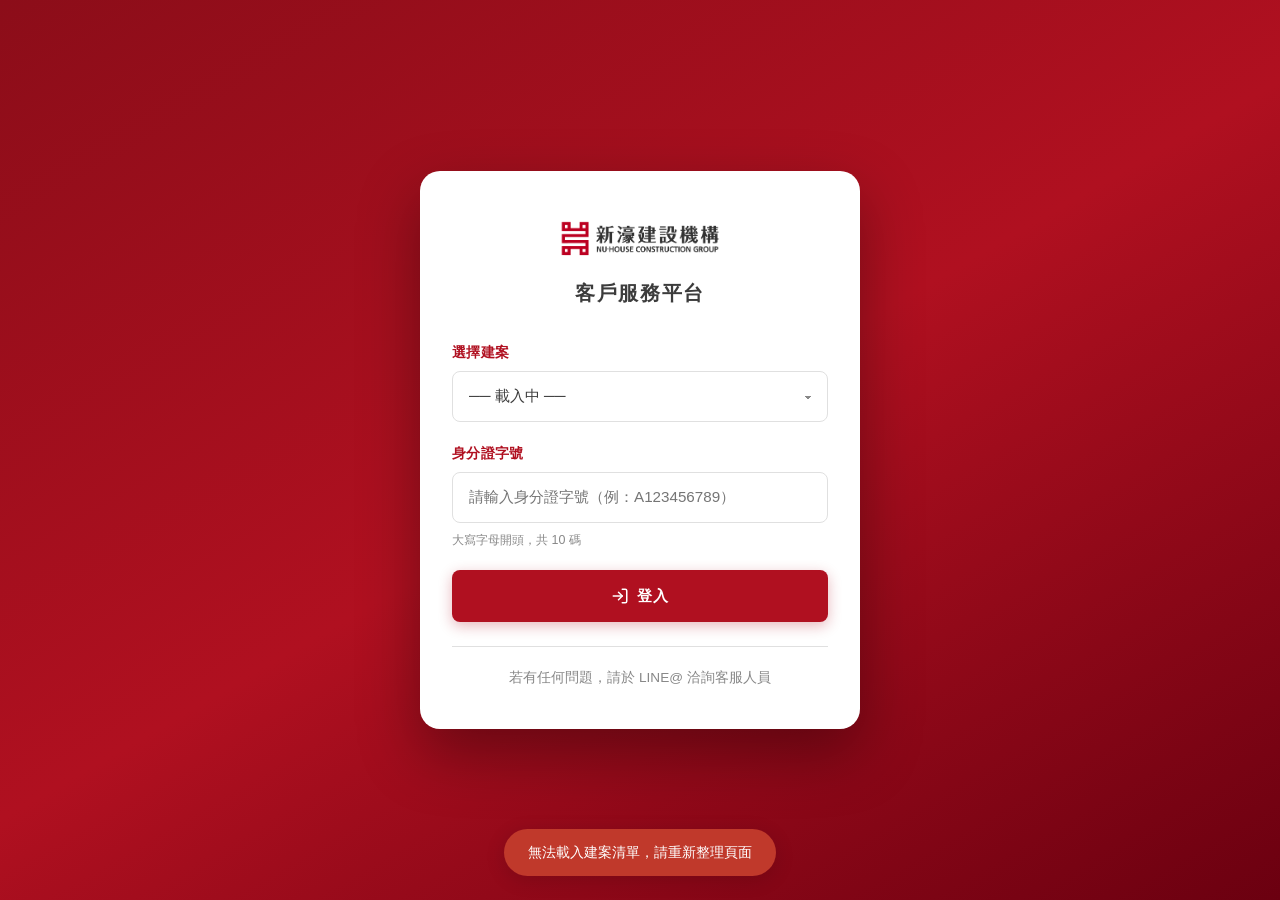
==== index.html @ f23a393c "初始版本：新濠建設機構客服平台" ====
<!DOCTYPE html>
<html lang="zh-TW">
<head>
  <meta charset="UTF-8" />
  <meta name="viewport" content="width=device-width, initial-scale=1.0" />
  <title>新濠建設機構 | 客戶服務平台</title>
  <link rel="stylesheet" href="style.css" />
</head>
<body>

  <!-- ── Loading Overlay ── -->
  <div id="loading-overlay" class="hidden">
    <div class="spinner"></div>
    <p>處理中，請稍候…</p>
  </div>

  <!-- ── Toast ── -->
  <div id="toast" class="toast hidden"></div>

  <!-- ── Navigation ── -->
  <nav id="navbar" class="hidden">
    <div class="nav-inner">
      <div class="nav-brand">
        <img src="logo.png" alt="新濠建設機構" class="nav-logo" onerror="this.style.display='none'" />
        <span class="nav-subtitle">客戶服務平台</span>
      </div>
      <div class="nav-user">
        <span id="nav-user-info"></span>
        <button class="btn-logout" onclick="App.logout()">登出</button>
      </div>
    </div>
  </nav>

  <!-- ════════════════════════════════════════
       SCREEN 1 ── 登入
  ════════════════════════════════════════ -->
  <section id="screen-login" class="screen screen-login active">
    <div class="login-hero">
      <div class="login-card">
        <div class="login-header">
          <div class="login-logo-wrap">
            <img src="logo.png" alt="新濠建設機構" class="login-logo" />
          </div>
          <p class="login-tagline">客戶服務平台</p>
        </div>

        <form id="login-form" class="login-form" onsubmit="App.login(event)">
          <div class="form-group">
            <label for="select-project">選擇建案</label>
            <div class="select-wrap">
              <select id="select-project" required>
                <option value="">── 載入中 ──</option>
              </select>
            </div>
          </div>

          <div class="form-group">
            <label for="input-id">身分證字號</label>
            <input
              type="text"
              id="input-id"
              placeholder="請輸入身分證字號（例：A123456789）"
              maxlength="10"
              autocomplete="off"
              required
            />
            <span class="field-hint">大寫字母開頭，共 10 碼</span>
          </div>

          <button type="submit" class="btn-primary btn-full">
            <svg xmlns="http://www.w3.org/2000/svg" width="18" height="18" viewBox="0 0 24 24" fill="none" stroke="currentColor" stroke-width="2" stroke-linecap="round" stroke-linejoin="round"><path d="M15 3h4a2 2 0 0 1 2 2v14a2 2 0 0 1-2 2h-4"/><polyline points="10 17 15 12 10 7"/><line x1="15" y1="12" x2="3" y2="12"/></svg>
            登入
          </button>
        </form>

        <p class="login-note">若有任何問題，請於 LINE@ 洽詢客服人員</p>
      </div>
    </div>
  </section>

  <!-- ════════════════════════════════════════
       SCREEN 2 ── 主選單
  ════════════════════════════════════════ -->
  <section id="screen-dashboard" class="screen">
    <div class="container">
      <div class="welcome-banner">
        <div>
          <h2 id="dashboard-welcome">歡迎您回來</h2>
          <p id="dashboard-info" class="text-muted"></p>
        </div>
      </div>

      <h3 class="section-title">服務項目</h3>
      <div class="menu-grid">

        <button class="menu-card" onclick="App.goTo('drawings')">
          <div class="menu-card-icon icon-blue">
            <svg xmlns="http://www.w3.org/2000/svg" width="32" height="32" viewBox="0 0 24 24" fill="none" stroke="currentColor" stroke-width="1.8" stroke-linecap="round" stroke-linejoin="round"><path d="M14 2H6a2 2 0 0 0-2 2v16a2 2 0 0 0 2 2h12a2 2 0 0 0 2-2V8z"/><polyline points="14 2 14 8 20 8"/><line x1="16" y1="13" x2="8" y2="13"/><line x1="16" y1="17" x2="8" y2="17"/><polyline points="10 9 9 9 8 9"/></svg>
          </div>
          <div class="menu-card-body">
            <h4>客變圖資</h4>
            <p>下載客變 CAD / PDF<br>上傳設計師圖面</p>
          </div>
          <svg class="menu-card-arrow" xmlns="http://www.w3.org/2000/svg" width="20" height="20" viewBox="0 0 24 24" fill="none" stroke="currentColor" stroke-width="2" stroke-linecap="round" stroke-linejoin="round"><polyline points="9 18 15 12 9 6"/></svg>
        </button>

        <!-- 未來可增加更多服務卡片，例如：工程進度、繳款紀錄… -->
        <div class="menu-card menu-card-disabled">
          <div class="menu-card-icon icon-grey">
            <svg xmlns="http://www.w3.org/2000/svg" width="32" height="32" viewBox="0 0 24 24" fill="none" stroke="currentColor" stroke-width="1.8" stroke-linecap="round" stroke-linejoin="round"><rect x="3" y="4" width="18" height="18" rx="2" ry="2"/><line x1="16" y1="2" x2="16" y2="6"/><line x1="8" y1="2" x2="8" y2="6"/><line x1="3" y1="10" x2="21" y2="10"/></svg>
          </div>
          <div class="menu-card-body">
            <h4>工程進度</h4>
            <p>即將推出</p>
          </div>
        </div>

        <div class="menu-card menu-card-disabled">
          <div class="menu-card-icon icon-grey">
            <svg xmlns="http://www.w3.org/2000/svg" width="32" height="32" viewBox="0 0 24 24" fill="none" stroke="currentColor" stroke-width="1.8" stroke-linecap="round" stroke-linejoin="round"><line x1="12" y1="1" x2="12" y2="23"/><path d="M17 5H9.5a3.5 3.5 0 0 0 0 7h5a3.5 3.5 0 0 1 0 7H6"/></svg>
          </div>
          <div class="menu-card-body">
            <h4>繳款紀錄</h4>
            <p>即將推出</p>
          </div>
        </div>

      </div>
    </div>
  </section>

  <!-- ════════════════════════════════════════
       SCREEN 3 ── 客變圖資
  ════════════════════════════════════════ -->
  <section id="screen-drawings" class="screen">
    <div class="container">

      <button class="btn-back" onclick="App.goTo('dashboard')">
        <svg xmlns="http://www.w3.org/2000/svg" width="16" height="16" viewBox="0 0 24 24" fill="none" stroke="currentColor" stroke-width="2" stroke-linecap="round" stroke-linejoin="round"><polyline points="15 18 9 12 15 6"/></svg>
        返回主選單
      </button>

      <h2 class="page-title">客變圖資</h2>

      <!-- ── 下載區 ── -->
      <div class="card">
        <div class="card-header">
          <svg xmlns="http://www.w3.org/2000/svg" width="20" height="20" viewBox="0 0 24 24" fill="none" stroke="currentColor" stroke-width="2" stroke-linecap="round" stroke-linejoin="round"><path d="M21 15v4a2 2 0 0 1-2 2H5a2 2 0 0 1-2-2v-4"/><polyline points="7 10 12 15 17 10"/><line x1="12" y1="15" x2="12" y2="3"/></svg>
          <h3>下載區</h3>
        </div>
        <p class="card-desc">以下為您的戶型客變圖資，請下載後交予設計師參考。</p>
        <div id="download-list" class="file-list">
          <p class="text-muted text-center">載入中…</p>
        </div>
      </div>

      <!-- ── 上傳區 ── -->
      <div class="card" style="margin-top:1.5rem">
        <div class="card-header">
          <svg xmlns="http://www.w3.org/2000/svg" width="20" height="20" viewBox="0 0 24 24" fill="none" stroke="currentColor" stroke-width="2" stroke-linecap="round" stroke-linejoin="round"><path d="M21 15v4a2 2 0 0 1-2 2H5a2 2 0 0 1-2-2v-4"/><polyline points="17 8 12 3 7 8"/><line x1="12" y1="3" x2="12" y2="15"/></svg>
          <h3>上傳區</h3>
        </div>
        <p class="card-desc">請將您與設計師討論後的圖面上傳，支援所有格式（DWG、PDF、JPG 等）。</p>

        <div
          id="drop-zone"
          class="drop-zone"
          onclick="document.getElementById('file-input').click()"
          ondragover="App.onDragOver(event)"
          ondragleave="App.onDragLeave(event)"
          ondrop="App.onDrop(event)"
        >
          <svg xmlns="http://www.w3.org/2000/svg" width="40" height="40" viewBox="0 0 24 24" fill="none" stroke="currentColor" stroke-width="1.5" stroke-linecap="round" stroke-linejoin="round"><path d="M21 15v4a2 2 0 0 1-2 2H5a2 2 0 0 1-2-2v-4"/><polyline points="17 8 12 3 7 8"/><line x1="12" y1="3" x2="12" y2="15"/></svg>
          <p>點擊或拖曳檔案至此處</p>
          <span>支援所有檔案格式，單檔上限 20 MB</span>
        </div>
        <input type="file" id="file-input" class="hidden" multiple onchange="App.onFileSelect(event)" />

        <!-- 上傳佇列 -->
        <div id="upload-queue"></div>

        <!-- 上傳紀錄 -->
        <div class="upload-history-wrap">
          <h4 class="upload-history-title">已上傳紀錄</h4>
          <div id="upload-history">
            <p class="text-muted text-center">載入中…</p>
          </div>
        </div>
      </div>

    </div>
  </section>

  <script src="config.js"></script>
  <script src="app.js"></script>
</body>
</html>
---- style.css ----
/* ═══════════════════════════════════════════════
   新濠建設客服平台 – 樣式表
   ═══════════════════════════════════════════════ */

/* ── CSS 變數（品牌色：新濠深紅 + 炭灰）── */
:root {
  --primary:     #B01020;   /* 新濠品牌紅 */
  --primary-lt:  #C81828;   /* 懸停紅 */
  --primary-dk:  #8C0D19;   /* 深紅（漸層用） */
  --charcoal:    #3C3C3C;   /* 品牌炭灰 */
  --success:     #2d8a4e;
  --danger:      #c0392b;
  --bg:          #f5f5f5;
  --surface:     #ffffff;
  --border:      #e0e0e0;
  --text:        #3C3C3C;
  --text-muted:  #888888;
  --shadow-sm:   0 2px 8px rgba(0,0,0,.08);
  --shadow-md:   0 4px 20px rgba(0,0,0,.14);
  --radius:      12px;
  --radius-sm:   8px;
  --nav-h:       64px;
}

/* ── Reset ── */
*, *::before, *::after { box-sizing: border-box; margin: 0; padding: 0; }
html { scroll-behavior: smooth; }
body {
  font-family: "Noto Sans TC", "PingFang TC", "Microsoft JhengHei", sans-serif;
  background: var(--bg);
  color: var(--text);
  line-height: 1.6;
  min-height: 100vh;
}
img { max-width: 100%; display: block; }
button { cursor: pointer; font: inherit; }
input, select { font: inherit; }
a { color: var(--primary-lt); text-decoration: none; }

/* ── Utility ── */
.hidden  { display: none !important; }
.active  { display: block !important; }
.text-muted   { color: var(--text-muted); font-size: .9rem; }
.text-center  { text-align: center; }

/* ── Loading Overlay ── */
#loading-overlay {
  position: fixed; inset: 0;
  background: rgba(26,58,92,.7);
  display: flex; flex-direction: column;
  align-items: center; justify-content: center;
  z-index: 9999;
  color: #fff; gap: 1rem;
}
.spinner {
  width: 48px; height: 48px;
  border: 4px solid rgba(255,255,255,.3);
  border-top-color: var(--accent);
  border-radius: 50%;
  animation: spin .8s linear infinite;
}
@keyframes spin { to { transform: rotate(360deg); } }

/* ── Toast ── */
.toast {
  position: fixed;
  bottom: 1.5rem; left: 50%;
  transform: translateX(-50%);
  background: var(--text);
  color: #fff;
  padding: .75rem 1.5rem;
  border-radius: 2rem;
  font-size: .9rem;
  z-index: 8888;
  box-shadow: var(--shadow-md);
  animation: slideUp .25s ease;
  max-width: 90vw;
  text-align: center;
}
.toast.success { background: var(--success); }
.toast.error   { background: var(--danger); }
@keyframes slideUp {
  from { transform: translateX(-50%) translateY(20px); opacity: 0; }
  to   { transform: translateX(-50%) translateY(0);    opacity: 1; }
}

/* ══════════════════════
   NAVIGATION
══════════════════════ */
#navbar {
  position: sticky; top: 0;
  background: var(--primary);
  height: var(--nav-h);
  z-index: 1000;
  box-shadow: 0 2px 12px rgba(0,0,0,.2);
}
.nav-inner {
  max-width: 1100px; margin: 0 auto;
  display: flex; align-items: center;
  justify-content: space-between;
  height: 100%; padding: 0 1.5rem;
}
.nav-brand {
  display: flex; align-items: center; gap: .75rem;
}
.nav-logo {
  height: 36px; width: auto;
  object-fit: contain;
  /* 白底 LOGO 在深色導覽列上需要反色處理 */
  filter: brightness(0) invert(1);
}
.nav-subtitle {
  font-size: .82rem; color: rgba(255,255,255,.75);
  letter-spacing: .1em; font-weight: 400;
}
.nav-user {
  display: flex; align-items: center; gap: 1rem;
}
#nav-user-info {
  color: rgba(255,255,255,.85); font-size: .88rem;
}
.btn-logout {
  background: rgba(255,255,255,.12);
  color: #fff;
  border: 1px solid rgba(255,255,255,.25);
  padding: .35rem .9rem;
  border-radius: 6px;
  font-size: .85rem;
  transition: background .2s;
}
.btn-logout:hover { background: rgba(255,255,255,.22); }

/* ══════════════════════
   SCREENS
══════════════════════ */
.screen { display: none; }
.screen.active { display: block; }

.container {
  max-width: 900px; margin: 0 auto;
  padding: 2rem 1.25rem;
}

/* ── Back button ── */
.btn-back {
  display: inline-flex; align-items: center; gap: .4rem;
  background: none; border: none;
  color: var(--primary);
  font-size: .9rem; padding: 0;
  margin-bottom: 1.25rem;
}
.btn-back:hover { text-decoration: underline; }

.page-title {
  font-size: 1.5rem; font-weight: 700;
  color: var(--primary); margin-bottom: 1.5rem;
}

/* ══════════════════════
   LOGIN SCREEN
══════════════════════ */
.screen-login {
  display: flex !important;
  min-height: 100vh;
  background: linear-gradient(150deg, var(--primary-dk) 0%, var(--primary) 50%, #6B0010 100%);
}
.login-hero {
  flex: 1;
  display: flex; align-items: center; justify-content: center;
  padding: 2rem 1.25rem;
}
.login-card {
  background: var(--surface);
  border-radius: 20px;
  box-shadow: 0 24px 60px rgba(0,0,0,.35);
  width: 100%; max-width: 440px;
  padding: 2.5rem 2rem;
}
.login-header { text-align: center; margin-bottom: 2rem; }
.login-logo-wrap {
  width: 180px; height: auto;
  margin: 0 auto .75rem;
  display: flex; align-items: center; justify-content: center;
}
.login-logo {
  width: 100%; height: auto; object-fit: contain;
}
.login-tagline {
  font-size: 1.25rem; font-weight: 700;
  color: var(--charcoal); letter-spacing: .08em;
  margin-top: .4rem;
}

/* Form */
.login-form { display: flex; flex-direction: column; gap: 1.25rem; }
.form-group { display: flex; flex-direction: column; gap: .5rem; }
.form-group label {
  font-size: .88rem; font-weight: 600;
  color: var(--primary); letter-spacing: .02em;
}
.select-wrap { position: relative; }
.select-wrap::after {
  content: "▾";
  position: absolute; right: 1rem; top: 50%;
  transform: translateY(-50%);
  color: var(--text-muted); pointer-events: none;
}
select, input[type="text"] {
  width: 100%; padding: .75rem 1rem;
  border: 1.5px solid var(--border);
  border-radius: var(--radius-sm);
  background: var(--surface);
  color: var(--text);
  font-size: .95rem;
  transition: border-color .2s, box-shadow .2s;
  outline: none;
}
select { appearance: none; padding-right: 2.5rem; }
select:focus, input[type="text"]:focus {
  border-color: var(--primary);
  box-shadow: 0 0 0 3px rgba(176,16,32,.15);
}
.field-hint { font-size: .78rem; color: var(--text-muted); }

/* Buttons */
.btn-primary {
  display: inline-flex; align-items: center; justify-content: center; gap: .5rem;
  background: var(--primary);
  color: #fff;
  border: none;
  padding: .85rem 1.5rem;
  border-radius: var(--radius-sm);
  font-size: .95rem; font-weight: 600;
  letter-spacing: .04em;
  transition: background .2s, transform .1s, box-shadow .2s;
  box-shadow: 0 4px 14px rgba(176,16,32,.3);
}
.btn-primary:hover {
  background: var(--primary-lt);
  box-shadow: 0 6px 18px rgba(176,16,32,.4);
}
.btn-primary:active { transform: scale(.98); }
.btn-full { width: 100%; }

.login-note {
  margin-top: 1.5rem;
  text-align: center;
  font-size: .85rem;
  color: var(--text-muted);
  padding-top: 1.25rem;
  border-top: 1px solid var(--border);
}

/* ══════════════════════
   DASHBOARD
══════════════════════ */
.welcome-banner {
  background: linear-gradient(120deg, var(--primary-dk) 0%, var(--primary) 100%);
  color: #fff;
  border-radius: var(--radius);
  padding: 1.75rem 2rem;
  margin-bottom: 2rem;
  box-shadow: var(--shadow-md);
}
.welcome-banner h2 {
  font-size: 1.4rem; font-weight: 700;
}
.welcome-banner .text-muted {
  color: rgba(255,255,255,.75);
  margin-top: .3rem;
}
.section-title {
  font-size: 1rem; font-weight: 600;
  color: var(--text-muted); letter-spacing: .08em;
  text-transform: uppercase; margin-bottom: 1rem;
}
.menu-grid {
  display: grid;
  grid-template-columns: repeat(auto-fill, minmax(260px, 1fr));
  gap: 1rem;
}
.menu-card {
  background: var(--surface);
  border: 1.5px solid var(--border);
  border-radius: var(--radius);
  padding: 1.5rem;
  display: flex; align-items: center; gap: 1.25rem;
  text-align: left;
  transition: border-color .2s, box-shadow .2s, transform .15s;
  box-shadow: var(--shadow-sm);
}
.menu-card:not(.menu-card-disabled):hover {
  border-color: var(--primary);
  box-shadow: 0 6px 24px rgba(176,16,32,.15);
  transform: translateY(-2px);
}
.menu-card-disabled {
  opacity: .5; cursor: default;
}
.menu-card-icon {
  width: 60px; height: 60px; flex-shrink: 0;
  border-radius: var(--radius-sm);
  display: flex; align-items: center; justify-content: center;
}
.icon-blue { background: rgba(176,16,32,.1); color: var(--primary); }
.icon-grey { background: rgba(122,143,166,.1); color: var(--text-muted); }
.menu-card-body { flex: 1; }
.menu-card-body h4 {
  font-size: 1rem; font-weight: 700;
  color: var(--text); margin-bottom: .25rem;
}
.menu-card-body p { font-size: .82rem; color: var(--text-muted); line-height: 1.5; }
.menu-card-arrow { color: var(--text-muted); flex-shrink: 0; }

/* ══════════════════════
   CARD
══════════════════════ */
.card {
  background: var(--surface);
  border-radius: var(--radius);
  border: 1.5px solid var(--border);
  box-shadow: var(--shadow-sm);
  overflow: hidden;
}
.card-header {
  display: flex; align-items: center; gap: .75rem;
  padding: 1.25rem 1.5rem;
  background: var(--primary);
  color: #fff;
}
.card-header h3 { font-size: 1rem; font-weight: 700; }
.card-header svg { flex-shrink: 0; }
.card-desc {
  padding: 1rem 1.5rem .5rem;
  font-size: .9rem; color: var(--text-muted);
}

/* ── File list (download) ── */
.file-list {
  padding: 1rem 1.5rem 1.25rem;
  display: flex; flex-direction: column; gap: .75rem;
}
.file-item {
  display: flex; align-items: center; gap: 1rem;
  padding: .9rem 1.1rem;
  border: 1.5px solid var(--border);
  border-radius: var(--radius-sm);
  transition: border-color .2s, background .2s;
}
.file-item:hover { border-color: var(--primary-lt); background: rgba(34,86,160,.04); }
.file-icon {
  width: 40px; height: 40px; flex-shrink: 0;
  border-radius: 8px;
  display: flex; align-items: center; justify-content: center;
  font-size: .7rem; font-weight: 700; letter-spacing: .04em;
}
.file-icon.cad { background: #e8f0fe; color: #1a73e8; }
.file-icon.pdf { background: #fce8e6; color: #d93025; }
.file-icon.other { background: #e6f4ea; color: #1e8e3e; }
.file-name { flex: 1; font-size: .9rem; font-weight: 500; }
.file-size { font-size: .78rem; color: var(--text-muted); flex-shrink: 0; }
.btn-download {
  display: inline-flex; align-items: center; gap: .4rem;
  background: var(--primary);
  color: #fff; border: none;
  padding: .45rem .9rem;
  border-radius: 6px;
  font-size: .82rem; font-weight: 600;
  transition: background .2s;
  flex-shrink: 0; text-decoration: none;
}
.btn-download:hover { background: var(--primary-lt); }

/* ── Drop Zone ── */
.drop-zone {
  margin: .5rem 1.5rem 1rem;
  border: 2px dashed var(--border);
  border-radius: var(--radius);
  padding: 2.5rem 1.5rem;
  text-align: center;
  cursor: pointer;
  transition: border-color .2s, background .2s;
  color: var(--text-muted);
}
.drop-zone svg { margin: 0 auto .75rem; color: var(--primary); }
.drop-zone p { font-size: .95rem; font-weight: 500; color: var(--text); }
.drop-zone span { font-size: .8rem; }
.drop-zone.drag-over {
  border-color: var(--primary);
  background: rgba(176,16,32,.06);
}
.drop-zone:hover {
  border-color: var(--primary);
  background: rgba(176,16,32,.04);
}

/* ── Upload Queue ── */
#upload-queue { padding: 0 1.5rem; display: flex; flex-direction: column; gap: .6rem; }
.upload-item {
  background: #f8faff;
  border: 1px solid var(--border);
  border-radius: var(--radius-sm);
  padding: .75rem 1rem;
}
.upload-item-top {
  display: flex; align-items: center; gap: .75rem; margin-bottom: .5rem;
}
.upload-item-name { flex: 1; font-size: .88rem; font-weight: 500; }
.upload-item-status {
  font-size: .78rem; padding: .2rem .6rem;
  border-radius: 2rem;
}
.status-uploading { background: #e8f0fe; color: #1a73e8; }
.status-done      { background: #e6f4ea; color: #1e8e3e; }
.status-error     { background: #fce8e6; color: #d93025; }
.progress-bar {
  height: 4px; background: var(--border);
  border-radius: 2px; overflow: hidden;
}
.progress-fill {
  height: 100%; background: var(--primary);
  border-radius: 2px;
  transition: width .3s ease;
}

/* ── Upload History ── */
.upload-history-wrap {
  padding: 1rem 1.5rem 1.25rem;
  border-top: 1px solid var(--border);
  margin-top: .5rem;
}
.upload-history-title {
  font-size: .88rem; font-weight: 600;
  color: var(--text-muted); letter-spacing: .06em;
  text-transform: uppercase; margin-bottom: .75rem;
}
#upload-history { display: flex; flex-direction: column; gap: .5rem; }
.history-item {
  display: flex; align-items: center; gap: .75rem;
  font-size: .85rem; color: var(--text-muted);
}
.history-item-name { flex: 1; color: var(--text); }
.history-date { flex-shrink: 0; }

/* ══════════════════════
   RWD – Mobile (< 640px)
══════════════════════ */
@media (max-width: 640px) {
  :root { --nav-h: 56px; }

  .nav-title    { font-size: .95rem; }
  .nav-subtitle { display: none; }
  #nav-user-info { display: none; }

  .login-card { padding: 2rem 1.25rem; border-radius: 16px; }
  .login-brand { font-size: 1.3rem; }

  .container { padding: 1.25rem 1rem; }

  .welcome-banner { padding: 1.25rem 1.25rem; }
  .welcome-banner h2 { font-size: 1.15rem; }

  .menu-grid { grid-template-columns: 1fr; }

  .card-header   { padding: 1rem 1.15rem; }
  .card-desc     { padding: .75rem 1.15rem .25rem; }
  .file-list     { padding: .75rem 1.15rem 1rem; }
  .file-item     { flex-wrap: wrap; gap: .6rem; }
  .file-name     { flex-basis: calc(100% - 50px); }
  .btn-download  { width: 100%; justify-content: center; }

  .drop-zone  { margin: .5rem 1.15rem 1rem; padding: 2rem 1rem; }
  #upload-queue { padding: 0 1.15rem; }
  .upload-history-wrap { padding: .75rem 1.15rem 1rem; }

  .page-title { font-size: 1.25rem; }
}

/* ── Tablet (641–1024px) ── */
@media (min-width: 641px) and (max-width: 1024px) {
  .menu-grid { grid-template-columns: repeat(2, 1fr); }
}
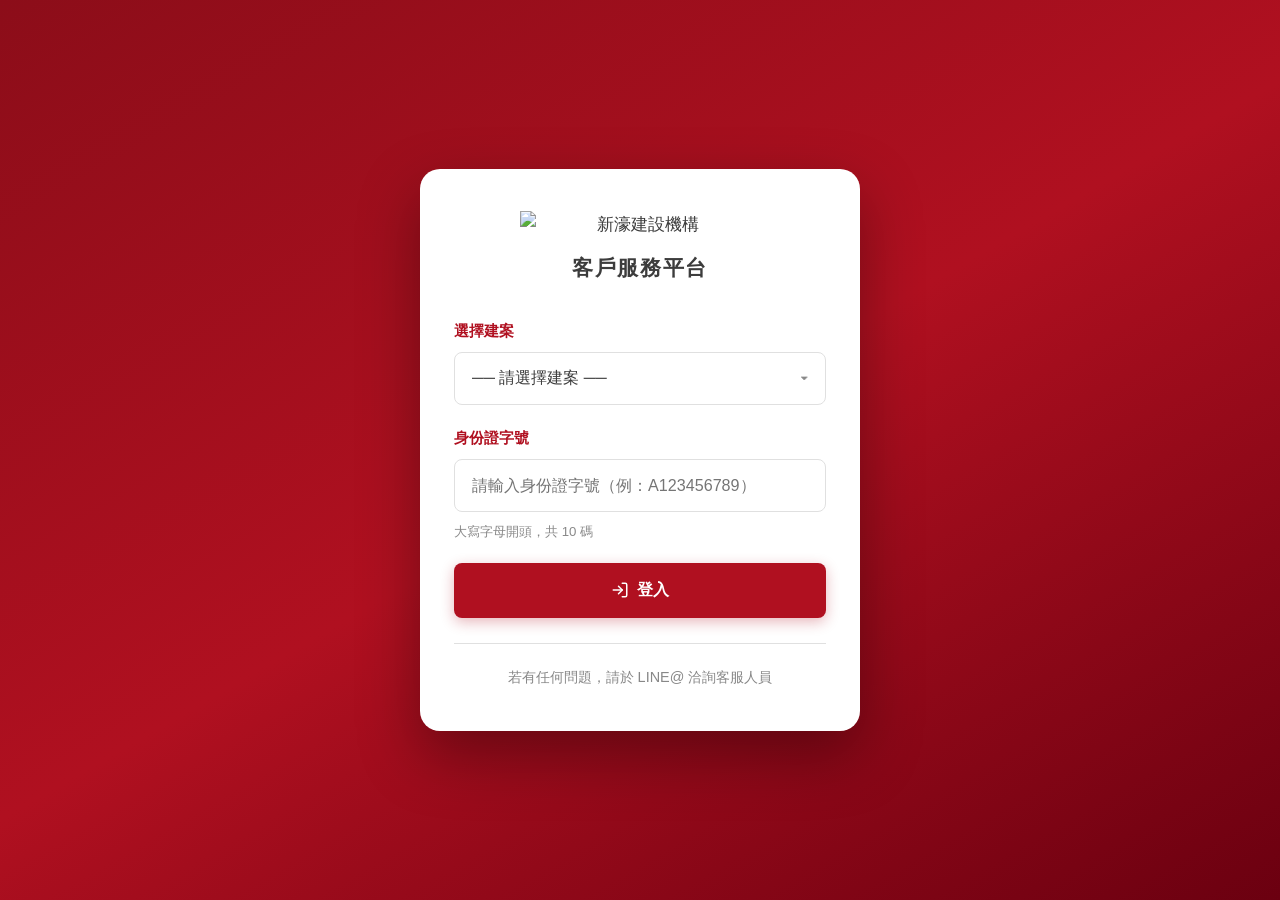
==== commit 9dce0418: "更新前台頁籤導覽與基本資料、後台側邊欄重構" ====
--- a/index.html
+++ b/index.html
@@ -1,197 +1,1635 @@
 <!DOCTYPE html>
 <html lang="zh-TW">
 <head>
-  <meta charset="UTF-8" />
-  <meta name="viewport" content="width=device-width, initial-scale=1.0" />
-  <title>新濠建設機構 | 客戶服務平台</title>
-  <link rel="stylesheet" href="style.css" />
+<meta charset="UTF-8"/>
+<meta name="viewport" content="width=device-width,initial-scale=1.0"/>
+<title>新濠建設機構 | 客戶服務平台</title>
+<script>
+(function(){
+  var sw = Math.min(screen.width, screen.availWidth || screen.width);
+  var ua = navigator.userAgent || '';
+  if (/iPhone|Android.*Mobile|Mobile.*Android|Windows Phone/i.test(ua) || sw <= 640)
+    document.documentElement.classList.add('is-mobile');
+  if (sw <= 380)
+    document.documentElement.classList.add('is-xs');
+})();
+</script>
+<style>
+:root{
+  --primary:#B01020;--primary-lt:#C81828;--primary-dk:#8C0D19;
+  --charcoal:#3C3C3C;--success:#1e8e3e;--danger:#c0392b;
+  --bg:#f5f5f5;--surface:#fff;--border:#e0e0e0;
+  --text:#3C3C3C;--text-muted:#888;
+  --shadow-sm:0 2px 8px rgba(0,0,0,.08);
+  --shadow-md:0 4px 20px rgba(0,0,0,.14);
+  --radius:12px;--radius-sm:8px;--nav-h:64px;--tab-h:54px;
+}
+*,*::before,*::after{box-sizing:border-box;margin:0;padding:0;}
+html{font-size:16px;-webkit-text-size-adjust:100%;text-size-adjust:100%;}
+body{font-family:"Noto Sans TC","PingFang TC","Microsoft JhengHei",sans-serif;background:var(--bg);color:var(--text);line-height:1.6;min-height:100vh;overflow-x:hidden;}
+img{max-width:100%;display:block;}
+button{cursor:pointer;font:inherit;}
+input,select{font:inherit;}
+a{color:var(--primary);text-decoration:none;}
+.hidden{display:none!important;}
+.text-muted{color:var(--text-muted);font-size:.9rem;}
+.text-center{text-align:center;}
+
+#loading-overlay{position:fixed;inset:0;background:rgba(140,13,25,.75);display:flex;flex-direction:column;align-items:center;justify-content:center;z-index:9999;color:#fff;gap:1rem;}
+.spinner{width:48px;height:48px;border:4px solid rgba(255,255,255,.3);border-top-color:#fff;border-radius:50%;animation:spin .8s linear infinite;}
+@keyframes spin{to{transform:rotate(360deg);}}
+.toast{position:fixed;bottom:1.5rem;left:50%;transform:translateX(-50%);background:var(--text);color:#fff;padding:.75rem 1.5rem;border-radius:2rem;font-size:.9rem;z-index:8888;box-shadow:var(--shadow-md);max-width:90vw;text-align:center;}
+.toast.success{background:var(--success);}
+.toast.error{background:var(--danger);}
+
+#navbar{position:fixed;top:0;left:0;right:0;background:var(--primary);height:var(--nav-h);z-index:1000;box-shadow:0 2px 12px rgba(0,0,0,.2);}
+.nav-inner{max-width:1100px;margin:0 auto;display:flex;align-items:center;justify-content:space-between;height:100%;padding:0 1.5rem;}
+.nav-brand{display:flex;align-items:center;gap:.75rem;}
+.nav-logo{height:52px;width:auto;filter:brightness(0) invert(1);}
+.nav-subtitle{font-size:.82rem;color:rgba(255,255,255,.75);letter-spacing:.1em;}
+.nav-user{display:flex;align-items:center;gap:1rem;}
+#nav-user-info{color:rgba(255,255,255,.85);font-size:.88rem;}
+.btn-logout{background:rgba(255,255,255,.12);color:#fff;border:1px solid rgba(255,255,255,.25);padding:.35rem .9rem;border-radius:6px;font-size:.85rem;}
+.btn-logout:hover{background:rgba(255,255,255,.22);}
+
+.screen{display:none;}
+#screen-select-unit{padding-top:var(--nav-h);}
+#screen-dashboard,#screen-drawings,#screen-booking,#screen-docs,#screen-progress,#screen-profile,#screen-billing{padding-top:calc(var(--nav-h) + var(--tab-h));}
+.container{max-width:900px;margin:0 auto;padding:2rem 1.25rem;}
+.btn-back{display:inline-flex;align-items:center;gap:.4rem;background:none;border:none;color:var(--primary);font-size:.9rem;padding:0;margin-bottom:1.25rem;}
+.btn-back:hover{text-decoration:underline;}
+.page-title{font-size:1.5rem;font-weight:700;color:var(--primary);margin-bottom:1.5rem;}
+
+.screen-login{min-height:100vh;background:linear-gradient(150deg,var(--primary-dk) 0%,var(--primary) 50%,#6B0010 100%);}
+.login-hero{flex:1;display:flex;align-items:center;justify-content:center;padding:2rem 1.25rem;}
+.login-card{background:var(--surface);border-radius:20px;box-shadow:0 24px 60px rgba(0,0,0,.35);width:100%;max-width:440px;padding:2.5rem 2rem;}
+.login-header{text-align:center;margin-bottom:2rem;}
+.login-logo-wrap{width:240px;margin:0 auto .75rem;}
+.login-logo{width:100%;height:auto;}
+.login-tagline{font-size:1.25rem;font-weight:700;color:var(--charcoal);letter-spacing:.08em;margin-top:.4rem;}
+.login-form{display:flex;flex-direction:column;gap:1.25rem;}
+.form-group{display:flex;flex-direction:column;gap:.5rem;}
+.form-group label{font-size:.88rem;font-weight:600;color:var(--primary);}
+.select-wrap{position:relative;}
+.select-wrap::after{content:"▾";position:absolute;right:1rem;top:50%;transform:translateY(-50%);color:var(--text-muted);pointer-events:none;}
+select,input[type="text"]{width:100%;padding:.75rem 1rem;border:1.5px solid var(--border);border-radius:var(--radius-sm);background:var(--surface);color:var(--text);font-size:.95rem;outline:none;transition:border-color .2s,box-shadow .2s;}
+select{appearance:none;padding-right:2.5rem;}
+select:focus,input[type="text"]:focus{border-color:var(--primary);box-shadow:0 0 0 3px rgba(176,16,32,.15);}
+.field-hint{font-size:.78rem;color:var(--text-muted);}
+.btn-primary{display:inline-flex;align-items:center;justify-content:center;gap:.5rem;background:var(--primary);color:#fff;border:none;padding:.85rem 1.5rem;border-radius:var(--radius-sm);font-size:.95rem;font-weight:600;transition:background .2s,transform .1s;box-shadow:0 4px 14px rgba(176,16,32,.3);}
+.btn-primary:hover{background:var(--primary-lt);}
+.btn-primary:active{transform:scale(.98);}
+.btn-full{width:100%;}
+.login-note{margin-top:1.5rem;text-align:center;font-size:.85rem;color:var(--text-muted);padding-top:1.25rem;border-top:1px solid var(--border);}
+
+.unit-grid{display:grid;grid-template-columns:repeat(auto-fill,minmax(180px,1fr));gap:1rem;}
+.unit-card{background:var(--surface);border:2px solid var(--border);border-radius:var(--radius);padding:2rem 1rem;text-align:center;cursor:pointer;transition:border-color .2s,box-shadow .2s,transform .15s;box-shadow:var(--shadow-sm);}
+.unit-card:hover{border-color:var(--primary);box-shadow:0 6px 24px rgba(176,16,32,.15);transform:translateY(-3px);}
+.unit-card-icon{width:56px;height:56px;background:rgba(176,16,32,.1);border-radius:50%;display:flex;align-items:center;justify-content:center;margin:0 auto .75rem;color:var(--primary);}
+.unit-card h4{font-size:1.1rem;font-weight:700;color:var(--text);}
+
+.welcome-banner{background:linear-gradient(120deg,var(--primary-dk),var(--primary));color:#fff;border-radius:var(--radius);padding:1.75rem 2rem;margin-bottom:2rem;box-shadow:var(--shadow-md);}
+.welcome-banner h2{font-size:1.4rem;font-weight:700;}
+.welcome-banner .sub{color:rgba(255,255,255,.75);margin-top:.3rem;font-size:.9rem;}
+.section-title{font-size:1rem;font-weight:600;color:var(--text-muted);letter-spacing:.08em;text-transform:uppercase;margin-bottom:1rem;}
+.menu-grid{display:grid;grid-template-columns:repeat(auto-fill,minmax(260px,1fr));gap:1rem;}
+.menu-card{background:var(--surface);border:1.5px solid var(--border);border-radius:var(--radius);padding:1.5rem;display:flex;align-items:center;gap:1.25rem;text-align:left;transition:border-color .2s,box-shadow .2s,transform .15s;box-shadow:var(--shadow-sm);width:100%;}
+.menu-card:not(.menu-card-disabled):hover{border-color:var(--primary);box-shadow:0 6px 24px rgba(176,16,32,.15);transform:translateY(-2px);}
+.menu-card-disabled{opacity:.5;cursor:default;}
+.menu-card-icon{width:60px;height:60px;flex-shrink:0;border-radius:var(--radius-sm);display:flex;align-items:center;justify-content:center;}
+.icon-red{background:rgba(176,16,32,.1);color:var(--primary);}
+.menu-card-body{flex:1;}
+.menu-card-body h4{font-size:1rem;font-weight:700;margin-bottom:.25rem;}
+.menu-card-body p{font-size:.82rem;color:var(--text-muted);line-height:1.5;}
+.menu-card-arrow{color:var(--text-muted);flex-shrink:0;}
+.dash-shortcuts{display:grid;grid-template-columns:repeat(4,1fr);gap:.85rem;margin-top:1.25rem;}
+.dash-shortcut{background:var(--surface);border:1.5px solid var(--border);border-radius:var(--radius);padding:1.5rem .75rem 1.25rem;display:flex;flex-direction:column;align-items:center;gap:.7rem;cursor:pointer;transition:border-color .2s,box-shadow .2s,transform .15s;box-shadow:var(--shadow-sm);width:100%;font-size:.88rem;font-weight:600;color:var(--text);}
+.dash-shortcut:hover{border-color:var(--primary);box-shadow:0 6px 24px rgba(176,16,32,.15);transform:translateY(-3px);color:var(--primary);}
+.dash-sc-icon{width:56px;height:56px;border-radius:14px;display:flex;align-items:center;justify-content:center;}
+/* ── 首頁 Home ── */
+.home-quickinfo{display:grid;grid-template-columns:repeat(3,1fr);gap:.75rem;margin-bottom:1.25rem;}
+.home-qi-card{background:#fff;border:1.5px solid var(--border);border-radius:var(--radius-sm);padding:.9rem .75rem;text-align:center;box-shadow:var(--shadow-sm);}
+.home-qi-label{font-size:.72rem;color:var(--text-muted);letter-spacing:.05em;margin-bottom:.35rem;}
+.home-qi-value{font-size:.98rem;font-weight:700;color:var(--text);word-break:break-all;}
+.home-section-title{font-size:.78rem;font-weight:700;color:var(--text-muted);letter-spacing:.08em;text-transform:uppercase;margin-bottom:.65rem;}
+.home-contact-card{background:#fff;border:1.5px solid var(--border);border-radius:var(--radius);padding:1.1rem 1.25rem;margin-bottom:1.25rem;box-shadow:var(--shadow-sm);}
+.home-contact-row{display:flex;align-items:center;gap:.85rem;padding:.5rem 0;border-bottom:1px solid var(--border);font-size:.9rem;}
+.home-contact-row:last-child{border-bottom:none;}
+.home-contact-icon{width:32px;height:32px;border-radius:8px;display:flex;align-items:center;justify-content:center;flex-shrink:0;background:rgba(176,16,32,.08);}
+.home-contact-info{flex:1;}
+.home-contact-info strong{display:block;font-size:.82rem;font-weight:700;color:var(--text);}
+.home-contact-info span{font-size:.78rem;color:var(--text-muted);}
+.home-notice-card{background:#fffbe6;border:1.5px solid #f59e0b;border-radius:var(--radius);padding:1rem 1.25rem;margin-bottom:1.25rem;}
+.home-notice-title{font-size:.85rem;font-weight:700;color:#92400e;margin-bottom:.5rem;display:flex;align-items:center;gap:.4rem;}
+.home-notice-body{font-size:.83rem;color:#78350f;line-height:1.75;}
+/* ── 基本資料 ── */
+.profile-card{background:#fff;border:1.5px solid var(--border);border-radius:var(--radius);margin-bottom:1.25rem;overflow:hidden;box-shadow:var(--shadow-sm);}
+.profile-card-header{background:var(--primary);color:#fff;padding:.9rem 1.25rem;font-size:.92rem;font-weight:700;display:flex;align-items:center;gap:.5rem;}
+.profile-row{display:flex;align-items:center;padding:.85rem 1.25rem;border-bottom:1px solid var(--border);}
+.profile-row:last-child{border-bottom:none;}
+.profile-label{font-size:.82rem;color:var(--text-muted);min-width:6rem;flex-shrink:0;}
+.profile-value{font-size:.95rem;font-weight:600;color:var(--text);flex:1;}
+/* ── 帳務資訊 ── */
+.billing-placeholder{display:flex;flex-direction:column;align-items:center;justify-content:center;padding:3.5rem 1.5rem;text-align:center;gap:1rem;color:var(--text-muted);}
+.billing-placeholder svg{color:#d0d0d0;}
+.billing-placeholder h3{font-size:1rem;font-weight:700;color:var(--text);}
+.billing-placeholder p{font-size:.88rem;line-height:1.7;}
+
+.card{background:var(--surface);border-radius:var(--radius);border:1.5px solid var(--border);box-shadow:var(--shadow-sm);overflow:hidden;margin-bottom:1.5rem;}
+.card-header{display:flex;align-items:center;gap:.75rem;padding:1.25rem 1.5rem;background:var(--primary);color:#fff;}
+.card-header h3{font-size:1rem;font-weight:700;}
+.card-desc{padding:1rem 1.5rem .5rem;font-size:.9rem;color:var(--text-muted);}
+.file-list{padding:1rem 1.5rem 1.25rem;display:flex;flex-direction:column;gap:.75rem;}
+.file-item{display:flex;align-items:center;gap:1rem;padding:.9rem 1.1rem;border:1.5px solid var(--border);border-radius:var(--radius-sm);transition:border-color .2s,background .2s;}
+.file-item:hover{border-color:var(--primary);background:rgba(176,16,32,.04);}
+.file-icon{width:40px;height:40px;flex-shrink:0;border-radius:8px;display:flex;align-items:center;justify-content:center;font-size:.7rem;font-weight:700;}
+.file-icon.cad{background:#e8f0fe;color:#1a73e8;}
+.file-icon.pdf{background:#fce8e6;color:#d93025;}
+.file-icon.other{background:#e6f4ea;color:#1e8e3e;}
+.file-name{flex:1;font-size:.9rem;font-weight:500;}
+.file-size{font-size:.78rem;color:var(--text-muted);flex-shrink:0;}
+.btn-download{display:inline-flex;align-items:center;gap:.4rem;background:var(--primary);color:#fff;border:none;padding:.45rem .9rem;border-radius:6px;font-size:.82rem;font-weight:600;flex-shrink:0;text-decoration:none;transition:background .2s;}
+.btn-download:hover{background:var(--primary-lt);}
+.drop-zone{margin:.5rem 1.5rem 1rem;border:2px dashed var(--border);border-radius:var(--radius);padding:2.5rem 1.5rem;text-align:center;cursor:pointer;transition:border-color .2s,background .2s;color:var(--text-muted);}
+.drop-zone svg{margin:0 auto .75rem;color:var(--primary);}
+.drop-zone p{font-size:.95rem;font-weight:500;color:var(--text);}
+.drop-zone span{font-size:.8rem;}
+.drop-zone.drag-over,.drop-zone:hover{border-color:var(--primary);background:rgba(176,16,32,.04);}
+#upload-queue{padding:0 1.5rem;display:flex;flex-direction:column;gap:.6rem;}
+.upload-item{background:#f8faff;border:1px solid var(--border);border-radius:var(--radius-sm);padding:.75rem 1rem;}
+.upload-item-top{display:flex;align-items:center;gap:.75rem;margin-bottom:.5rem;}
+.upload-item-name{flex:1;font-size:.88rem;font-weight:500;}
+.upload-item-status{font-size:.78rem;padding:.2rem .6rem;border-radius:2rem;}
+.status-uploading{background:#e8f0fe;color:#1a73e8;}
+.status-done{background:#e6f4ea;color:#1e8e3e;}
+.status-error{background:#fce8e6;color:#d93025;}
+.progress-bar{height:4px;background:var(--border);border-radius:2px;overflow:hidden;}
+.progress-fill{height:100%;background:var(--primary);border-radius:2px;transition:width .3s ease;}
+.upload-history-wrap{padding:1rem 1.5rem 1.25rem;border-top:1px solid var(--border);}
+.upload-history-title{font-size:.88rem;font-weight:600;color:var(--text-muted);letter-spacing:.06em;text-transform:uppercase;margin-bottom:.75rem;}
+#upload-history{display:flex;flex-direction:column;gap:.5rem;}
+.history-item{display:flex;align-items:center;gap:.75rem;font-size:.85rem;}
+.history-item-name{flex:1;color:var(--text);}
+.history-date{color:var(--text-muted);}
+
+/* ── 預約系統 ── */
+.booking-wrap{padding:1.5rem;}
+.booking-tabs{display:flex;gap:.5rem;margin-bottom:1.75rem;flex-wrap:wrap;}
+.booking-tab{padding:.55rem 1.4rem;border-radius:2rem;border:2px solid var(--border);background:var(--surface);cursor:pointer;font-weight:600;font-size:.92rem;transition:all .2s;color:var(--text);}
+.booking-tab:hover{border-color:var(--primary);color:var(--primary);}
+.booking-tab.active{background:var(--primary);color:#fff;border-color:var(--primary);}
+.booking-tab.booked{border-color:var(--success);color:var(--success);}
+.booking-tab.booked.active{background:var(--success);color:#fff;border-color:var(--success);}
+.booking-confirmed{background:linear-gradient(135deg,#f0fdf4,#e6fbee);border:2px solid #86efac;border-radius:var(--radius);padding:1.5rem 1.75rem;}
+.booking-status-badge{display:inline-flex;align-items:center;gap:.4rem;background:var(--success);color:#fff;padding:.35rem .9rem;border-radius:2rem;font-size:.82rem;font-weight:600;margin-bottom:1.25rem;}
+.booking-detail-grid{display:grid;gap:.55rem;margin-bottom:1.25rem;}
+.booking-detail-row{display:flex;gap:1rem;align-items:baseline;}
+.booking-detail-label{font-size:.82rem;color:#555;min-width:5rem;flex-shrink:0;}
+.booking-detail-value{font-size:.95rem;font-weight:700;color:var(--text);}
+.booking-actions{display:flex;gap:.75rem;flex-wrap:wrap;padding-top:1rem;border-top:1px solid #c6f6d5;}
+.btn-outline{display:inline-flex;align-items:center;gap:.4rem;border:2px solid var(--primary);color:var(--primary);background:transparent;padding:.5rem 1.1rem;border-radius:var(--radius-sm);font-size:.88rem;font-weight:600;transition:all .2s;}
+.btn-outline:hover{background:rgba(176,16,32,.07);}
+.btn-danger-outline{display:inline-flex;align-items:center;gap:.4rem;border:2px solid var(--danger);color:var(--danger);background:transparent;padding:.5rem 1.1rem;border-radius:var(--radius-sm);font-size:.88rem;font-weight:600;transition:all .2s;}
+.btn-danger-outline:hover{background:rgba(192,57,43,.07);}
+.cancel-confirm-box{background:#fff5f5;border:2px solid #fca5a5;border-radius:var(--radius-sm);padding:1rem 1.25rem;margin-top:1rem;}
+.cancel-confirm-box p{font-size:.9rem;color:var(--danger);margin-bottom:.75rem;font-weight:600;}
+.cancel-confirm-box .btn-row{display:flex;gap:.6rem;}
+.btn-danger{display:inline-flex;align-items:center;gap:.4rem;background:var(--danger);color:#fff;border:none;padding:.5rem 1.1rem;border-radius:var(--radius-sm);font-size:.88rem;font-weight:600;transition:background .2s;}
+.btn-danger:hover{background:#a93226;}
+.btn-ghost{display:inline-flex;align-items:center;gap:.4rem;background:#e5e7eb;color:var(--text);border:none;padding:.5rem 1.1rem;border-radius:var(--radius-sm);font-size:.88rem;font-weight:600;transition:background .2s;}
+.btn-ghost:hover{background:#d1d5db;}
+.booking-confirm-bar{position:sticky;bottom:0;z-index:10;background:var(--surface);display:flex;align-items:center;justify-content:space-between;gap:1rem;margin-top:1.25rem;padding:1rem 1.25rem;border-top:2px solid var(--border);flex-wrap:wrap;box-shadow:0 -4px 12px rgba(0,0,0,.06);}
+.selected-slot-text{font-size:.88rem;color:var(--text-muted);}
+.selected-slot-text.picked{color:var(--primary);font-weight:600;}
+.booking-empty{padding:3rem 1.5rem;text-align:center;color:var(--text-muted);}
+.inspection-wrap{margin:.85rem 1.25rem 0;padding:.85rem 1rem;background:#f8f9fc;border:1.5px solid var(--border);border-radius:var(--radius-sm);}
+.inspection-title{font-size:.88rem;font-weight:600;color:var(--text);margin-bottom:.6rem;}
+.inspection-btns{display:flex;gap:.65rem;}
+.inspection-btn{flex:1;border:1.5px solid var(--border);border-radius:var(--radius-sm);padding:.6rem .5rem;background:#fff;cursor:pointer;font:inherit;text-align:center;line-height:1.4;transition:border-color .18s,background .18s;}
+.inspection-btn .ib-main{font-size:.88rem;color:var(--text);font-weight:500;}
+.inspection-btn .ib-sub{display:block;font-size:.75rem;color:var(--text-muted);margin-top:.1rem;}
+.inspection-btn.active{border-color:var(--primary);background:#fff5f5;}
+.inspection-btn.active .ib-main{color:var(--primary);font-weight:700;}
+.inspection-btn.active .ib-sub{color:var(--primary);}
+.inspection-btn:hover:not(.active){border-color:#aaa;}
+@media(max-width:480px){.inspection-btns{flex-direction:column;}.inspection-btn{padding:.55rem .75rem;}}
+.booking-locked{display:flex;flex-direction:column;align-items:center;gap:.6rem;}
+.booking-locked .lock-icon{font-size:2.2rem;margin-bottom:.25rem;}
+.booking-locked .lock-title{font-size:1rem;font-weight:700;color:var(--text);}
+.booking-locked .lock-time{font-size:.88rem;color:var(--primary);font-weight:600;}
+.booking-locked .lock-note{font-size:.82rem;color:var(--text-muted);}
+.docs-empty{padding:2.5rem 1.5rem;text-align:center;color:var(--text-muted);}
+.booking-notice{background:#fffbe6;border:1.5px solid #f59e0b;border-radius:var(--radius-sm);padding:1rem 1.25rem;margin-top:1rem;}
+.booking-notice-title{font-weight:700;color:#92400e;margin-bottom:.6rem;font-size:.95rem;}
+.booking-notice p{font-size:.87rem;color:#78350f;line-height:1.75;margin-bottom:.55rem;}
+.booking-notice p:last-child{margin-bottom:0;}
+.booking-notice strong{font-weight:700;color:#b45309;}
+
+/* ── 日曆 ── */
+.cal-nav{display:flex;align-items:center;justify-content:space-between;padding:.5rem 0 .75rem;}
+.cal-nav-title{font-size:.95rem;font-weight:700;color:var(--text);}
+.cal-nav-btn{background:none;border:1px solid var(--border);border-radius:6px;width:2.2rem;height:2.2rem;font-size:1.4rem;line-height:1;cursor:pointer;color:var(--text);display:flex;align-items:center;justify-content:center;transition:background .15s;}
+.cal-nav-btn:hover:not([disabled]){background:var(--bg);}
+.cal-nav-btn[disabled]{opacity:.3;cursor:default;}
+.cal-grid{display:grid;grid-template-columns:repeat(7,1fr);gap:2px;}
+.cal-dow{text-align:center;font-size:.68rem;font-weight:700;color:var(--text-muted);padding:.3rem 0;}
+.cal-cell{min-height:60px;border:1px solid var(--border);border-radius:5px;padding:.3rem .2rem;background:var(--surface);overflow:hidden;cursor:pointer;transition:background .15s,border-color .15s;}
+.cal-cell.cal-empty{background:transparent;border-color:transparent;cursor:default;}
+.cal-cell:not(.cal-empty):hover{background:rgba(176,16,32,.05);}
+.cal-cell.cal-sel{border-color:var(--primary)!important;background:rgba(176,16,32,.08);}
+.cal-cell.cal-today{border-color:var(--primary);}
+.cal-cell.cal-today .cal-day-num{color:var(--primary);}
+.cal-day-num{font-size:.72rem;font-weight:700;color:var(--text-muted);line-height:1;margin-bottom:.2rem;}
+.cal-dots{display:flex;flex-wrap:wrap;gap:3px;justify-content:center;padding:.1rem 0;}
+.cal-dot{width:8px;height:8px;border-radius:50%;flex-shrink:0;}
+.cal-dot.avail{background:#4caf50;}
+.cal-dot.low{background:#ff9800;}
+.cal-dot.full{background:#ccc;}
+.cal-date-panel{margin-top:1rem;border:2px solid var(--primary);border-radius:var(--radius);overflow:hidden;}
+.cal-date-panel-title{background:var(--primary);color:#fff;padding:.65rem 1.1rem;font-size:1rem;font-weight:700;display:flex;align-items:center;gap:.5rem;}
+.cal-slot-list{padding:.85rem;display:grid;grid-template-columns:repeat(4,1fr);gap:.6rem;}
+.cal-slot-btn{display:flex;flex-direction:column;align-items:center;justify-content:center;padding:.75rem .5rem;border-radius:var(--radius-sm);border:2px solid;font-size:1rem;font-weight:600;cursor:pointer;transition:all .15s;width:100%;text-align:center;background:var(--surface);}
+.cal-slot-btn.avail{border-color:#4caf50;color:#1b5e20;}
+.cal-slot-btn.avail:hover{background:#e8f5e9;}
+.cal-slot-btn.low{border-color:#ff9800;color:#bf360c;}
+.cal-slot-btn.low:hover{background:#fff3e0;}
+.cal-slot-btn.sel{background:var(--primary);color:#fff;border-color:var(--primary-dk);}
+.cal-slot-btn.full{border-color:#e0e0e0;color:#bbb;cursor:not-allowed;background:#f9f9f9;}
+.cal-slot-time{font-size:1.1rem;font-weight:700;letter-spacing:.03em;margin-bottom:.25rem;}
+.cal-slot-remain{font-size:.78rem;padding:.15rem .5rem;border-radius:2rem;white-space:nowrap;}
+.cal-slot-btn.avail .cal-slot-remain{background:#e8f5e9;}
+.cal-slot-btn.low .cal-slot-remain{background:#fff3e0;}
+.cal-slot-btn.sel .cal-slot-remain{background:rgba(255,255,255,.25);}
+.cal-slot-btn.full .cal-slot-remain{background:#f0f0f0;}
+.cal-no-slot{padding:1rem 1.1rem;color:var(--text-muted);font-size:.9rem;}
+.modify-banner{display:flex;align-items:center;justify-content:space-between;gap:.75rem;background:#fff8e1;border:1.5px solid #f59e0b;border-radius:var(--radius-sm);padding:.65rem 1rem;margin-bottom:.75rem;}
+.modify-banner-info{font-size:.9rem;font-weight:600;color:#92400e;flex:1;}
+.modify-banner-cancel{font-size:.85rem;padding:.3rem .8rem;white-space:nowrap;}
+
+/* ── 工程進度時間軸 ── */
+.progress-overview{padding:1.25rem 1.5rem 1rem;border-bottom:1px solid var(--border);}
+.prog-bar-wrap{display:flex;align-items:center;gap:.85rem;}
+.prog-bar-label{font-size:.88rem;font-weight:600;color:var(--text);white-space:nowrap;}
+.prog-bar-track{flex:1;height:10px;background:var(--border);border-radius:5px;overflow:hidden;}
+.prog-bar-fill{height:100%;background:linear-gradient(90deg,#1e8e3e,#4caf50);border-radius:5px;transition:width 1s cubic-bezier(.4,0,.2,1);}
+.prog-bar-count{font-size:.88rem;font-weight:700;color:#1e8e3e;white-space:nowrap;min-width:3.5rem;text-align:right;}
+/* ── 工程進度統計卡 ── */
+.prog-stats-row{display:grid;grid-template-columns:repeat(4,1fr);gap:.7rem;padding:1.1rem 1.25rem .85rem;}
+.prog-stat-card{background:#fff;border-radius:12px;padding:1rem .75rem .9rem;text-align:center;border:1.5px solid var(--border);box-shadow:0 2px 8px rgba(0,0,0,.06);}
+.prog-stat-icon{font-size:1.45rem;line-height:1;margin-bottom:.28rem;}
+.prog-stat-label{font-size:.78rem;color:var(--text-muted);margin-bottom:.38rem;letter-spacing:.04em;}
+.prog-stat-value{font-size:1.4rem;font-weight:900;color:var(--primary);line-height:1.2;word-break:break-word;}
+.prog-stat-value.green{color:#1565c0;}
+/* 目前進行期 橫幅（金色風格） */
+.prog-current-banner{
+  margin:.1rem 1.25rem .9rem;padding:.8rem 1.3rem;
+  background:linear-gradient(100deg,#fffbef 0%,#fdf6d8 100%);
+  border-left:5px solid #C9A227;border-radius:8px;
+  display:flex;align-items:center;gap:.55rem;flex-wrap:wrap;
+  box-shadow:0 2px 8px rgba(201,162,39,.15);
+}
+.prog-current-label{font-size:.92rem;color:#7a6000;font-weight:600;}
+.prog-current-phase{font-size:1.3rem;font-weight:900;color:#B8860B;letter-spacing:.06em;text-shadow:0 1px 0 rgba(255,255,255,.8);}
+/* ── 整體進度條 ── */
+.tl-pct-row{display:flex;align-items:center;gap:.85rem;padding:.9rem 1.5rem .5rem;}
+.tl-pct-track{flex:1;height:9px;background:#eee;border-radius:5px;overflow:hidden;}
+.tl-pct-fill{height:100%;background:linear-gradient(90deg,#1565c0,#42a5f5);border-radius:5px;transition:width 1.2s cubic-bezier(.4,0,.2,1);}
+.tl-pct-label{font-size:.95rem;font-weight:800;color:#1565c0;white-space:nowrap;min-width:3rem;text-align:right;}
+/* 圖例 */
+.tl-legend{display:flex;gap:1.1rem;justify-content:flex-start;padding:.15rem 1.5rem .85rem;flex-wrap:wrap;border-bottom:1px solid var(--border);}
+.tl-legend-item{display:flex;align-items:center;gap:.35rem;font-size:.74rem;color:var(--text-muted);}
+.tl-legend-dot{width:11px;height:11px;border-radius:50%;flex-shrink:0;}
+
+/* ── 蛇形時間軸 ── */
+@keyframes tl-pulse{0%,100%{box-shadow:0 0 0 0 rgba(249,168,37,.5);}60%{box-shadow:0 0 0 9px rgba(249,168,37,0);}}
+.snake-wrap{padding:.9rem 1.25rem 1.2rem;position:relative;}
+.snake-track{display:flex;position:relative;height:44px;}
+.snake-track.rtl{flex-direction:row-reverse;}
+.snake-line{position:absolute;top:21px;height:3px;border-radius:2px;z-index:0;}
+.sn-slot{flex:1;display:flex;justify-content:center;align-items:center;position:relative;z-index:1;}
+.snake-dot{width:40px;height:40px;border-radius:50%;display:flex;align-items:center;justify-content:center;font-size:.95rem;font-weight:800;border:2.5px solid transparent;}
+.sn-done .snake-dot{background:#1565c0;border-color:#1565c0;color:#fff;}
+.sn-ongoing .snake-dot{background:#f9a825;border-color:#f9a825;color:#fff;animation:tl-pulse 1.8s ease-in-out infinite;}
+.sn-pending .snake-dot{background:#f5f5f5;border-color:#bdbdbd;color:#9e9e9e;}
+.snake-lbls{display:flex;padding-bottom:.85rem;}
+.snake-lbls.rtl{flex-direction:row-reverse;}
+.sn-lbl{flex:1;display:flex;flex-direction:column;align-items:center;text-align:center;padding:.4rem .15rem 0;}
+.snake-ph{font-size:.8rem;color:var(--text-muted);font-weight:600;line-height:1.3;word-break:break-word;}
+.snake-nm{font-size:.76rem;color:var(--text);line-height:1.4;word-break:break-word;margin-top:.15rem;}
+.sn-done .snake-ph{color:#1565c0;}
+.sn-ongoing .snake-ph{color:#e65100;font-weight:700;}
+.sn-ongoing .snake-nm{font-weight:600;}
+.snake-turn{position:absolute;box-sizing:border-box;pointer-events:none;}
+.snake-turn.right{border-right:3px solid #e0e0e0;border-top:3px solid #e0e0e0;border-bottom:3px solid #e0e0e0;border-radius:0 9999px 9999px 0;}
+.snake-turn.left{border-left:3px solid #e0e0e0;border-top:3px solid #e0e0e0;border-bottom:3px solid #e0e0e0;border-radius:9999px 0 0 9999px;}
+.snake-turn.snt-done{border-color:#1565c0;}
+.snake-turn.snt-going{border-color:#f9a825;}
+
+.progress-table-title{padding:.85rem 1.5rem .4rem;font-size:.82rem;font-weight:600;color:var(--text-muted);letter-spacing:.06em;border-top:1px solid var(--border);}
+/* 照片說明文字 */
+.progress-photo{position:relative;}
+.photo-name{position:absolute;bottom:0;left:0;right:0;background:rgba(0,0,0,.55);color:#fff;font-size:.65rem;padding:.25rem .4rem;line-height:1.3;word-break:break-all;}
+
+/* ── 工程進度表格 ── */
+.progress-table{width:100%;border-collapse:collapse;table-layout:fixed;}
+.progress-table th{background:var(--primary);color:#fff;padding:.7rem 1rem;text-align:center;font-size:.88rem;white-space:nowrap;letter-spacing:.04em;}
+.progress-table th:nth-child(2){text-align:left;}
+.progress-table td{padding:.8rem 1rem;border-bottom:1px solid var(--border);font-size:.9rem;vertical-align:middle;text-align:center;line-height:1.5;}
+.progress-table td:nth-child(2){text-align:left;font-weight:500;}
+.progress-table tr:last-child td{border-bottom:none;}
+.progress-table tbody tr:hover{background:rgba(176,16,32,.03);}
+.prog-status{display:inline-block;padding:.25rem .75rem;border-radius:2rem;font-size:.8rem;font-weight:600;white-space:nowrap;}
+.prog-done{background:#e6f4ea;color:#1e8e3e;}
+.prog-ongoing{background:#fff3e0;color:#e65100;}
+.prog-pending{background:#f1f3f4;color:#666;}
+.btn-photo{background:rgba(176,16,32,.08);color:var(--primary);border:1.5px solid rgba(176,16,32,.2);padding:.3rem .65rem;border-radius:6px;font-size:.8rem;font-weight:600;cursor:pointer;white-space:nowrap;transition:all .2s;}
+.btn-photo:hover{background:rgba(176,16,32,.15);}
+.btn-photo.open{background:var(--primary);color:#fff;border-color:var(--primary);}
+.photo-row td{padding:0!important;background:#fafafa;}
+.progress-carousel{display:flex;overflow-x:auto;scroll-snap-type:x mandatory;gap:.75rem;padding:.85rem 1rem;-webkit-overflow-scrolling:touch;scrollbar-width:none;}
+.progress-carousel::-webkit-scrollbar{display:none;}
+.progress-photo{flex:0 0 46%;scroll-snap-align:start;border-radius:var(--radius-sm);overflow:hidden;aspect-ratio:4/3;cursor:zoom-in;background:#eee;}
+.progress-photo img{width:100%;height:100%;object-fit:cover;display:block;transition:transform .2s;}
+.progress-photo img:hover{transform:scale(1.03);}
+/* 最新照片區 */
+.latest-photo-wrap{padding:.75rem 1.25rem 1rem;border-bottom:1px solid var(--border);}
+.latest-photo-title{font-size:.82rem;font-weight:600;color:var(--text-muted);letter-spacing:.05em;margin-bottom:.55rem;}
+/* Lightbox */
+#photo-lightbox{position:fixed;inset:0;background:rgba(0,0,0,.92);z-index:9500;display:flex;align-items:center;justify-content:center;cursor:zoom-out;}
+#photo-lightbox img{max-width:95vw;max-height:90vh;object-fit:contain;border-radius:6px;box-shadow:0 8px 40px rgba(0,0,0,.5);}
+.lightbox-close{position:absolute;top:1rem;right:1rem;background:rgba(255,255,255,.15);border:none;color:#fff;width:2.75rem;height:2.75rem;border-radius:50%;font-size:1.3rem;cursor:pointer;display:flex;align-items:center;justify-content:center;transition:background .2s;}
+.lightbox-close:hover{background:rgba(255,255,255,.3);}
+
+/* ── 管理員頁籤 ── */
+#admin-tabs{position:fixed;top:var(--nav-h);left:0;right:0;height:var(--tab-h);background:#fff;border-bottom:1.5px solid var(--border);z-index:900;display:none;box-shadow:0 2px 10px rgba(0,0,0,.07);overflow-x:auto;overflow-y:hidden;scrollbar-width:none;}
+#admin-tabs::-webkit-scrollbar{display:none;}
+#admin-tabs.visible{display:flex;}
+.admin-tab{flex:0 0 auto;min-width:80px;display:flex;align-items:center;justify-content:center;padding:.3rem .85rem;border:none;background:none;font-size:1rem;font-weight:600;color:var(--text-muted);cursor:pointer;border-bottom:3px solid transparent;transition:color .18s,background .18s,border-color .18s;white-space:nowrap;}
+.admin-tab:hover:not(.active){color:var(--charcoal);background:rgba(0,0,0,.03);}
+.admin-tab.active{color:#fff;background:var(--primary);border-bottom-color:transparent;font-weight:700;}
+.tab-sep{display:flex;align-items:center;color:#ccc;font-size:1.05rem;font-weight:300;flex-shrink:0;user-select:none;pointer-events:none;}
+#admin-tabs.visible::before,#admin-tabs.visible::after{content:'｜';align-self:center;color:#ccc;font-size:1.05rem;font-weight:300;flex-shrink:0;}
+
+/* ── RWD ── */
+@media(max-width:640px){
+  /* 統計卡：2欄 */
+  .prog-stats-row{grid-template-columns:repeat(2,1fr);gap:.5rem;padding:.85rem .9rem .65rem;}
+  .prog-stat-card{padding:.75rem .5rem .7rem;}
+  .prog-stat-icon{font-size:1.2rem;}
+  .prog-stat-value{font-size:1.25rem;}
+  .prog-stat-label{font-size:.73rem;}
+  /* 目前進行橫幅 */
+  .prog-current-banner{flex-wrap:wrap;margin:.1rem .9rem .75rem;padding:.65rem .95rem;gap:.35rem;}
+  .prog-current-phase{font-size:1.15rem;}
+  .prog-current-label{font-size:.84rem;}
+  /* 百分比進度條 */
+  .tl-pct-row{padding:.2rem .9rem .75rem;}
+  .tl-pct-label{font-size:.85rem;}
+  /* 圖例 */
+  .tl-legend{gap:.75rem;padding:.1rem .9rem .75rem;}
+  .tl-legend-item{font-size:.7rem;}
+  /* 蛇形時間軸 */
+  .snake-wrap{padding:.65rem .9rem .9rem;}
+  .snake-track{height:38px;}
+  .snake-line{top:18px;}
+  .snake-dot{width:34px;height:34px;font-size:.82rem;}
+  .snake-ph{font-size:.66rem;}
+  .snake-nm{font-size:.62rem;}
+  /* 照片 */
+  .progress-photo{flex:0 0 82%;}
+  .photo-name{font-size:.6rem;}
+  .latest-photo-wrap{padding:.65rem .9rem .85rem;}
+  /* 表格 */
+  #progress-list{overflow-x:unset;}
+  .progress-table th{font-size:.68rem;padding:.5rem .25rem;letter-spacing:0;}
+  .progress-table td{font-size:.72rem;padding:.5rem .25rem;}
+  .progress-table th:nth-child(1),.progress-table td:nth-child(1){width:15%;}
+  .progress-table th:nth-child(2),.progress-table td:nth-child(2){width:35%;white-space:normal;word-break:break-word;}
+  .progress-table th:nth-child(3),.progress-table td:nth-child(3){width:22%;}
+  .progress-table th:nth-child(4),.progress-table td:nth-child(4){width:16%;}
+  .progress-table th:nth-child(5),.progress-table td:nth-child(5){width:12%;}
+  .prog-status{font-size:.65rem;padding:.15rem .35rem;}
+  .btn-photo{font-size:.75rem;padding:.25rem .3rem;}
+  :root{--nav-h:60px;--tab-h:92px;}
+  html{font-size:15px;}
+  .nav-inner{padding:0 .9rem;}
+  .nav-logo{height:40px;}
+  .nav-subtitle,#nav-user-info{display:none;}
+  .btn-logout{padding:.3rem .65rem;font-size:.78rem;}
+  .login-card{padding:1.75rem 1.25rem;border-radius:16px;}
+  .login-logo-wrap{width:200px;}
+  select,input[type="text"]{font-size:16px;}
+  .container{padding:1rem .9rem;}
+  .page-title{font-size:1.2rem;margin-bottom:1rem;}
+  .welcome-banner{padding:1rem 1.15rem;margin-bottom:1.25rem;}
+  .welcome-banner h2{font-size:1.1rem;}
+  .menu-grid{grid-template-columns:1fr;gap:.75rem;}
+  .menu-card{padding:1rem 1.1rem;gap:.9rem;}
+  .menu-card-icon{width:48px;height:48px;}
+  .dash-shortcuts{grid-template-columns:repeat(2,1fr);gap:.6rem;}
+  .dash-shortcut{padding:1.1rem .5rem .95rem;font-size:.82rem;}
+  .dash-sc-icon{width:48px;height:48px;}
+  #admin-tabs.visible{flex-wrap:wrap;height:auto;overflow-x:visible;justify-content:flex-start;}
+  #admin-tabs.visible::before,#admin-tabs.visible::after{display:none;}
+  .tab-sep{display:none;}
+  .admin-tab{flex:1 0 23%;min-width:0;font-size:.88rem;padding:.58rem .1rem;border-bottom:none;border-right:1px solid var(--border);}
+  /* 第一排最後一個（第4個按鈕=第7個子元素）和最後一個按鈕不要右邊線 */
+  .admin-tab:nth-child(7),.admin-tab:last-child{border-right:none;}
+  /* 第一排4個按鈕加下邊線，做為兩排分隔 */
+  .admin-tab:nth-child(1),.admin-tab:nth-child(3),.admin-tab:nth-child(5),.admin-tab:nth-child(7){border-bottom:1px solid var(--border);}
+  .home-quickinfo{grid-template-columns:repeat(3,1fr);gap:.5rem;}
+  .home-qi-card{padding:.75rem .5rem;}
+  .home-qi-value{font-size:.88rem;}
+  .unit-grid{grid-template-columns:repeat(auto-fill,minmax(140px,1fr));gap:.75rem;}
+  .unit-card{padding:1.5rem .75rem;}
+  .file-list{padding:.75rem 1rem 1rem;}
+  .file-item{flex-wrap:wrap;gap:.65rem;padding:.8rem .9rem;}
+  .btn-download{width:100%;justify-content:center;min-height:44px;}
+  .drop-zone{margin:.5rem .75rem 1rem;padding:1.75rem 1rem;}
+  #upload-queue,.upload-history-wrap{padding:0 .75rem;}
+  .booking-wrap{padding:.85rem;}
+  .booking-tabs{flex-wrap:nowrap;overflow-x:auto;-webkit-overflow-scrolling:touch;padding-bottom:.35rem;margin-bottom:1.25rem;gap:.4rem;scrollbar-width:none;}
+  .booking-tabs::-webkit-scrollbar{display:none;}
+  .booking-tab{white-space:nowrap;flex-shrink:0;padding:.5rem 1.1rem;font-size:.88rem;min-height:40px;}
+  .booking-actions{gap:.5rem;flex-direction:column;}
+  .btn-outline,.btn-danger-outline{padding:.6rem 1rem;font-size:.88rem;min-height:44px;width:100%;justify-content:center;}
+  .btn-danger,.btn-ghost{padding:.6rem 1rem;font-size:.88rem;min-height:44px;}
+  .cancel-confirm-box .btn-row{flex-direction:column;}
+  .cancel-confirm-box .btn-row button{width:100%;justify-content:center;min-height:44px;}
+  .booking-confirm-bar{flex-direction:column;align-items:stretch;padding:.85rem 1rem;gap:.6rem;}
+  .booking-confirm-bar .btn-primary{width:100%;justify-content:center;min-height:48px;font-size:1rem;}
+  .selected-slot-text{text-align:center;}
+  .cal-nav-btn{width:2.4rem;height:2.4rem;font-size:1.5rem;}
+  .cal-cell{min-height:66px;padding:.22rem .12rem;}
+  .cal-day-num{font-size:.68rem;}
+  .cal-slot-list{grid-template-columns:repeat(2,1fr);gap:.5rem;}
+}
+@media(max-width:380px){.cal-cell{min-height:58px;}}
+@media(min-width:641px) and (max-width:1024px){
+  .menu-grid{grid-template-columns:repeat(2,1fr);}
+  .unit-grid{grid-template-columns:repeat(auto-fill,minmax(160px,1fr));}
+}
+@media(min-width:641px){
+  html{font-size:17px;}
+  #admin-tabs.visible{justify-content:center;}
+  .admin-tab{font-size:1.05rem;min-width:90px;padding:.3rem 1.1rem;}
+  .page-title{font-size:1.65rem;}
+  .profile-label{font-size:.88rem;min-width:6.5rem;}
+  .profile-value{font-size:1rem;}
+  .home-qi-label{font-size:.78rem;}
+  .home-qi-value{font-size:1.05rem;}
+  .home-contact-info strong{font-size:.9rem;}
+  .home-contact-info span{font-size:.84rem;}
+  .home-notice-body{font-size:.9rem;}
+  .card-desc{font-size:.95rem;}
+  .progress-table th{font-size:.92rem;}
+  .progress-table td{font-size:.95rem;}
+}
+</style>
 </head>
 <body>
 
-  <!-- ── Loading Overlay ── -->
-  <div id="loading-overlay" class="hidden">
-    <div class="spinner"></div>
-    <p>處理中，請稍候…</p>
+<div id="loading-overlay" class="hidden">
+  <div class="spinner"></div>
+  <p>處理中，請稍候…</p>
+</div>
+<div id="toast" class="toast hidden"></div>
+
+<nav id="navbar" class="hidden">
+  <div class="nav-inner">
+    <div class="nav-brand">
+      <img src="https://raw.githubusercontent.com/nuhousetw-hue/nuhouse-service/main/logo.png" alt="新濠建設機構" class="nav-logo"/>
+      <span class="nav-subtitle">客戶服務平台</span>
+    </div>
+    <div class="nav-user">
+      <span id="nav-user-info"></span>
+      <button class="btn-logout" onclick="App.logout()">登出</button>
+    </div>
   </div>
-
-  <!-- ── Toast ── -->
-  <div id="toast" class="toast hidden"></div>
-
-  <!-- ── Navigation ── -->
-  <nav id="navbar" class="hidden">
-    <div class="nav-inner">
-      <div class="nav-brand">
-        <img src="logo.png" alt="新濠建設機構" class="nav-logo" onerror="this.style.display='none'" />
-        <span class="nav-subtitle">客戶服務平台</span>
-      </div>
-      <div class="nav-user">
-        <span id="nav-user-info"></span>
-        <button class="btn-logout" onclick="App.logout()">登出</button>
-      </div>
-    </div>
-  </nav>
-
-  <!-- ════════════════════════════════════════
-       SCREEN 1 ── 登入
-  ════════════════════════════════════════ -->
-  <section id="screen-login" class="screen screen-login active">
-    <div class="login-hero">
-      <div class="login-card">
-        <div class="login-header">
-          <div class="login-logo-wrap">
-            <img src="logo.png" alt="新濠建設機構" class="login-logo" />
-          </div>
-          <p class="login-tagline">客戶服務平台</p>
+</nav>
+
+<!-- 頁籤導覽 -->
+<div id="admin-tabs">
+  <button class="admin-tab" data-screen="dashboard" onclick="App.goTo('dashboard')">首頁</button>
+  <span class="tab-sep">｜</span>
+  <button class="admin-tab" data-screen="drawings" onclick="App.goTo('drawings')">客變圖資</button>
+  <span class="tab-sep">｜</span>
+  <button class="admin-tab" data-screen="booking" onclick="App.goTo('booking')">線上預約</button>
+  <span class="tab-sep">｜</span>
+  <button class="admin-tab" data-screen="docs" onclick="App.goTo('docs')">相關檔案</button>
+  <span class="tab-sep">｜</span>
+  <button class="admin-tab" data-screen="progress" onclick="App.goTo('progress')">工程進度</button>
+  <span class="tab-sep">｜</span>
+  <button class="admin-tab" data-screen="profile" onclick="App.goTo('profile')">基本資料</button>
+  <span class="tab-sep">｜</span>
+  <button class="admin-tab" data-screen="billing" onclick="App.goTo('billing')">帳務資訊</button>
+</div>
+
+<!-- 登入 -->
+<section id="screen-login" class="screen screen-login" style="display:flex">
+  <div class="login-hero">
+    <div class="login-card">
+      <div class="login-header">
+        <div class="login-logo-wrap">
+          <img src="https://raw.githubusercontent.com/nuhousetw-hue/nuhouse-service/main/logo.png" alt="新濠建設機構" class="login-logo"/>
         </div>
-
-        <form id="login-form" class="login-form" onsubmit="App.login(event)">
-          <div class="form-group">
-            <label for="select-project">選擇建案</label>
-            <div class="select-wrap">
-              <select id="select-project" required>
-                <option value="">── 載入中 ──</option>
-              </select>
-            </div>
-          </div>
-
-          <div class="form-group">
-            <label for="input-id">身分證字號</label>
-            <input
-              type="text"
-              id="input-id"
-              placeholder="請輸入身分證字號（例：A123456789）"
-              maxlength="10"
-              autocomplete="off"
-              required
-            />
-            <span class="field-hint">大寫字母開頭，共 10 碼</span>
-          </div>
-
-          <button type="submit" class="btn-primary btn-full">
-            <svg xmlns="http://www.w3.org/2000/svg" width="18" height="18" viewBox="0 0 24 24" fill="none" stroke="currentColor" stroke-width="2" stroke-linecap="round" stroke-linejoin="round"><path d="M15 3h4a2 2 0 0 1 2 2v14a2 2 0 0 1-2 2h-4"/><polyline points="10 17 15 12 10 7"/><line x1="15" y1="12" x2="3" y2="12"/></svg>
-            登入
-          </button>
-        </form>
-
-        <p class="login-note">若有任何問題，請於 LINE@ 洽詢客服人員</p>
-      </div>
-    </div>
-  </section>
-
-  <!-- ════════════════════════════════════════
-       SCREEN 2 ── 主選單
-  ════════════════════════════════════════ -->
-  <section id="screen-dashboard" class="screen">
-    <div class="container">
-      <div class="welcome-banner">
-        <div>
-          <h2 id="dashboard-welcome">歡迎您回來</h2>
-          <p id="dashboard-info" class="text-muted"></p>
-        </div>
-      </div>
-
-      <h3 class="section-title">服務項目</h3>
-      <div class="menu-grid">
-
-        <button class="menu-card" onclick="App.goTo('drawings')">
-          <div class="menu-card-icon icon-blue">
-            <svg xmlns="http://www.w3.org/2000/svg" width="32" height="32" viewBox="0 0 24 24" fill="none" stroke="currentColor" stroke-width="1.8" stroke-linecap="round" stroke-linejoin="round"><path d="M14 2H6a2 2 0 0 0-2 2v16a2 2 0 0 0 2 2h12a2 2 0 0 0 2-2V8z"/><polyline points="14 2 14 8 20 8"/><line x1="16" y1="13" x2="8" y2="13"/><line x1="16" y1="17" x2="8" y2="17"/><polyline points="10 9 9 9 8 9"/></svg>
-          </div>
-          <div class="menu-card-body">
-            <h4>客變圖資</h4>
-            <p>下載客變 CAD / PDF<br>上傳設計師圖面</p>
-          </div>
-          <svg class="menu-card-arrow" xmlns="http://www.w3.org/2000/svg" width="20" height="20" viewBox="0 0 24 24" fill="none" stroke="currentColor" stroke-width="2" stroke-linecap="round" stroke-linejoin="round"><polyline points="9 18 15 12 9 6"/></svg>
-        </button>
-
-        <!-- 未來可增加更多服務卡片，例如：工程進度、繳款紀錄… -->
-        <div class="menu-card menu-card-disabled">
-          <div class="menu-card-icon icon-grey">
-            <svg xmlns="http://www.w3.org/2000/svg" width="32" height="32" viewBox="0 0 24 24" fill="none" stroke="currentColor" stroke-width="1.8" stroke-linecap="round" stroke-linejoin="round"><rect x="3" y="4" width="18" height="18" rx="2" ry="2"/><line x1="16" y1="2" x2="16" y2="6"/><line x1="8" y1="2" x2="8" y2="6"/><line x1="3" y1="10" x2="21" y2="10"/></svg>
-          </div>
-          <div class="menu-card-body">
-            <h4>工程進度</h4>
-            <p>即將推出</p>
+        <p class="login-tagline">客戶服務平台</p>
+      </div>
+      <form class="login-form" onsubmit="App.login(event)">
+        <div class="form-group">
+          <label>選擇建案</label>
+          <div class="select-wrap">
+            <select id="select-project" required>
+              <option value="">── 請選擇建案 ──</option>
+              <option value="P001">新濠一滙</option>
+              <option value="P002">新濠一閱</option>
+              <option value="P003">新濠漾II紐約公園</option>
+              <option value="P004">新濠漾III巴黎公園</option>
+              <option value="P005">新濠漾IV英倫公園</option>
+              <option value="P006">新濠岳</option>
+              <option value="P007">新濠信義</option>
+            </select>
           </div>
         </div>
-
-        <div class="menu-card menu-card-disabled">
-          <div class="menu-card-icon icon-grey">
-            <svg xmlns="http://www.w3.org/2000/svg" width="32" height="32" viewBox="0 0 24 24" fill="none" stroke="currentColor" stroke-width="1.8" stroke-linecap="round" stroke-linejoin="round"><line x1="12" y1="1" x2="12" y2="23"/><path d="M17 5H9.5a3.5 3.5 0 0 0 0 7h5a3.5 3.5 0 0 1 0 7H6"/></svg>
-          </div>
-          <div class="menu-card-body">
-            <h4>繳款紀錄</h4>
-            <p>即將推出</p>
-          </div>
+        <div class="form-group">
+          <label>身份證字號</label>
+          <input type="text" id="input-id" placeholder="請輸入身份證字號（例：A123456789）" maxlength="10" autocomplete="off" required/>
+          <span class="field-hint">大寫字母開頭，共 10 碼</span>
         </div>
-
-      </div>
+        <button type="submit" class="btn-primary btn-full">
+          <svg xmlns="http://www.w3.org/2000/svg" width="18" height="18" viewBox="0 0 24 24" fill="none" stroke="currentColor" stroke-width="2" stroke-linecap="round" stroke-linejoin="round"><path d="M15 3h4a2 2 0 0 1 2 2v14a2 2 0 0 1-2 2h-4"/><polyline points="10 17 15 12 10 7"/><line x1="15" y1="12" x2="3" y2="12"/></svg>
+          登入
+        </button>
+      </form>
+      <p class="login-note">若有任何問題，請於 LINE@ 洽詢客服人員</p>
     </div>
-  </section>
-
-  <!-- ════════════════════════════════════════
-       SCREEN 3 ── 客變圖資
-  ════════════════════════════════════════ -->
-  <section id="screen-drawings" class="screen">
-    <div class="container">
-
-      <button class="btn-back" onclick="App.goTo('dashboard')">
-        <svg xmlns="http://www.w3.org/2000/svg" width="16" height="16" viewBox="0 0 24 24" fill="none" stroke="currentColor" stroke-width="2" stroke-linecap="round" stroke-linejoin="round"><polyline points="15 18 9 12 15 6"/></svg>
-        返回主選單
-      </button>
-
-      <h2 class="page-title">客變圖資</h2>
-
-      <!-- ── 下載區 ── -->
-      <div class="card">
-        <div class="card-header">
-          <svg xmlns="http://www.w3.org/2000/svg" width="20" height="20" viewBox="0 0 24 24" fill="none" stroke="currentColor" stroke-width="2" stroke-linecap="round" stroke-linejoin="round"><path d="M21 15v4a2 2 0 0 1-2 2H5a2 2 0 0 1-2-2v-4"/><polyline points="7 10 12 15 17 10"/><line x1="12" y1="15" x2="12" y2="3"/></svg>
-          <h3>下載區</h3>
+  </div>
+</section>
+
+<!-- 戶別選擇 -->
+<section id="screen-select-unit" class="screen">
+  <div class="container">
+    <div class="welcome-banner">
+      <h2 id="select-unit-name"></h2>
+      <p id="select-unit-project" class="sub"></p>
+    </div>
+    <h3 class="section-title">請選擇您的戶別</h3>
+    <div id="unit-grid" class="unit-grid"></div>
+  </div>
+</section>
+
+<!-- 首頁 -->
+<section id="screen-dashboard" class="screen">
+  <div class="container">
+    <div class="welcome-banner">
+      <h2 id="dashboard-welcome">歡迎您回來</h2>
+    </div>
+    <button id="btn-back-units" class="btn-back hidden" onclick="App.backToUnits()">
+      <svg xmlns="http://www.w3.org/2000/svg" width="16" height="16" viewBox="0 0 24 24" fill="none" stroke="currentColor" stroke-width="2" stroke-linecap="round" stroke-linejoin="round"><polyline points="15 18 9 12 15 6"/></svg>
+      切換其他戶別
+    </button>
+    <!-- 個人資訊快覽 -->
+    <div class="home-quickinfo">
+      <div class="home-qi-card">
+        <div class="home-qi-label">建案</div>
+        <div class="home-qi-value" id="home-qi-project">—</div>
+      </div>
+      <div class="home-qi-card">
+        <div class="home-qi-label">戶別</div>
+        <div class="home-qi-value" id="home-qi-unit">—</div>
+      </div>
+      <div class="home-qi-card">
+        <div class="home-qi-label">姓名</div>
+        <div class="home-qi-value" id="home-qi-name">—</div>
+      </div>
+    </div>
+    <!-- 公告 -->
+    <div class="home-notice-card">
+      <div class="home-notice-title">
+        <svg xmlns="http://www.w3.org/2000/svg" width="16" height="16" viewBox="0 0 24 24" fill="none" stroke="#b45309" stroke-width="2" stroke-linecap="round" stroke-linejoin="round"><circle cx="12" cy="12" r="10"/><line x1="12" y1="8" x2="12" y2="12"/><line x1="12" y1="16" x2="12.01" y2="16"/></svg>
+        重要公告
+      </div>
+      <div class="home-notice-body" id="home-notice-body">如有任何問題，請透過 LINE@ 或電話與客服人員聯繫，感謝您的配合。</div>
+    </div>
+    <!-- 聯絡客服 -->
+    <p class="home-section-title">聯絡客服</p>
+    <div class="home-contact-card">
+      <div class="home-contact-row">
+        <div class="home-contact-icon">
+          <svg xmlns="http://www.w3.org/2000/svg" width="18" height="18" viewBox="0 0 24 24" fill="none" stroke="var(--primary)" stroke-width="2" stroke-linecap="round" stroke-linejoin="round"><path d="M21 15a2 2 0 0 1-2 2H7l-4 4V5a2 2 0 0 1 2-2h14a2 2 0 0 1 2 2z"/></svg>
         </div>
-        <p class="card-desc">以下為您的戶型客變圖資，請下載後交予設計師參考。</p>
-        <div id="download-list" class="file-list">
-          <p class="text-muted text-center">載入中…</p>
+        <div class="home-contact-info">
+          <strong>LINE@ 官方帳號</strong>
+          <span>可與客服人員即時對話</span>
         </div>
       </div>
-
-      <!-- ── 上傳區 ── -->
-      <div class="card" style="margin-top:1.5rem">
-        <div class="card-header">
-          <svg xmlns="http://www.w3.org/2000/svg" width="20" height="20" viewBox="0 0 24 24" fill="none" stroke="currentColor" stroke-width="2" stroke-linecap="round" stroke-linejoin="round"><path d="M21 15v4a2 2 0 0 1-2 2H5a2 2 0 0 1-2-2v-4"/><polyline points="17 8 12 3 7 8"/><line x1="12" y1="3" x2="12" y2="15"/></svg>
-          <h3>上傳區</h3>
+      <div class="home-contact-row">
+        <div class="home-contact-icon">
+          <svg xmlns="http://www.w3.org/2000/svg" width="18" height="18" viewBox="0 0 24 24" fill="none" stroke="var(--primary)" stroke-width="2" stroke-linecap="round" stroke-linejoin="round"><path d="M22 16.92v3a2 2 0 0 1-2.18 2 19.79 19.79 0 0 1-8.63-3.07A19.5 19.5 0 0 1 4.69 13.5 19.79 19.79 0 0 1 1.58 4.91 2 2 0 0 1 3.56 2.73h3a2 2 0 0 1 2 1.72c.127.96.361 1.903.7 2.81a2 2 0 0 1-.45 2.11L7.91 10.5a16 16 0 0 0 6 6l.88-.88a2 2 0 0 1 2.11-.45c.907.339 1.85.573 2.81.7A2 2 0 0 1 21.73 18z"/></svg>
         </div>
-        <p class="card-desc">請將您與設計師討論後的圖面上傳，支援所有格式（DWG、PDF、JPG 等）。</p>
-
-        <div
-          id="drop-zone"
-          class="drop-zone"
-          onclick="document.getElementById('file-input').click()"
-          ondragover="App.onDragOver(event)"
-          ondragleave="App.onDragLeave(event)"
-          ondrop="App.onDrop(event)"
-        >
-          <svg xmlns="http://www.w3.org/2000/svg" width="40" height="40" viewBox="0 0 24 24" fill="none" stroke="currentColor" stroke-width="1.5" stroke-linecap="round" stroke-linejoin="round"><path d="M21 15v4a2 2 0 0 1-2 2H5a2 2 0 0 1-2-2v-4"/><polyline points="17 8 12 3 7 8"/><line x1="12" y1="3" x2="12" y2="15"/></svg>
-          <p>點擊或拖曳檔案至此處</p>
-          <span>支援所有檔案格式，單檔上限 20 MB</span>
+        <div class="home-contact-info">
+          <strong>客服專線</strong>
+          <span>服務時間：週一至週五 09:00 – 18:00</span>
         </div>
-        <input type="file" id="file-input" class="hidden" multiple onchange="App.onFileSelect(event)" />
-
-        <!-- 上傳佇列 -->
-        <div id="upload-queue"></div>
-
-        <!-- 上傳紀錄 -->
-        <div class="upload-history-wrap">
-          <h4 class="upload-history-title">已上傳紀錄</h4>
-          <div id="upload-history">
-            <p class="text-muted text-center">載入中…</p>
-          </div>
-        </div>
-      </div>
-
+      </div>
     </div>
-  </section>
-
-  <script src="config.js"></script>
-  <script src="app.js"></script>
+  </div>
+</section>
+
+<!-- 線上預約 -->
+<section id="screen-booking" class="screen">
+  <div class="container">
+    <h2 class="page-title">線上預約</h2>
+    <div class="card">
+      <div class="card-header">
+        <svg xmlns="http://www.w3.org/2000/svg" width="20" height="20" viewBox="0 0 24 24" fill="none" stroke="currentColor" stroke-width="2" stroke-linecap="round" stroke-linejoin="round"><rect x="3" y="4" width="18" height="18" rx="2" ry="2"/><line x1="16" y1="2" x2="16" y2="6"/><line x1="8" y1="2" x2="8" y2="6"/><line x1="3" y1="10" x2="21" y2="10"/></svg>
+        <h3>選擇服務與時段</h3>
+      </div>
+      <div id="booking-content" class="booking-wrap"><p class="text-muted text-center">載入中…</p></div>
+    </div>
+  </div>
+</section>
+
+<!-- 相關檔案 -->
+<section id="screen-docs" class="screen">
+  <div class="container">
+    <h2 class="page-title">相關檔案</h2>
+    <div class="card">
+      <div class="card-header">
+        <svg xmlns="http://www.w3.org/2000/svg" width="20" height="20" viewBox="0 0 24 24" fill="none" stroke="currentColor" stroke-width="2" stroke-linecap="round" stroke-linejoin="round"><path d="M22 19a2 2 0 0 1-2 2H4a2 2 0 0 1-2-2V5a2 2 0 0 1 2-2h5l2 3h9a2 2 0 0 1 2 2z"/></svg>
+        <h3>重要文件</h3>
+      </div>
+      <p class="card-desc">合約、規約、注意事項等相關文件，點擊下載。</p>
+      <div id="docs-list" class="file-list"><p class="text-muted text-center">載入中…</p></div>
+    </div>
+  </div>
+</section>
+
+<!-- 基本資料 -->
+<section id="screen-profile" class="screen">
+  <div class="container">
+    <h2 class="page-title">基本資料</h2>
+    <div class="profile-card">
+      <div class="profile-card-header">
+        <svg xmlns="http://www.w3.org/2000/svg" width="18" height="18" viewBox="0 0 24 24" fill="none" stroke="currentColor" stroke-width="2" stroke-linecap="round" stroke-linejoin="round"><path d="M20 21v-2a4 4 0 0 0-4-4H8a4 4 0 0 0-4 4v2"/><circle cx="12" cy="7" r="4"/></svg>
+        個人資訊
+      </div>
+      <div class="profile-row">
+        <span class="profile-label">姓名</span>
+        <span class="profile-value" id="profile-name">—</span>
+      </div>
+      <div class="profile-row">
+        <span class="profile-label">身份證字號</span>
+        <span class="profile-value" id="profile-idcard">—</span>
+      </div>
+      <div class="profile-row">
+        <span class="profile-label">建案名稱</span>
+        <span class="profile-value" id="profile-project">—</span>
+      </div>
+      <div class="profile-row">
+        <span class="profile-label">戶別</span>
+        <span class="profile-value" id="profile-unit">—</span>
+      </div>
+      <div class="profile-row">
+        <span class="profile-label">戶籍地址</span>
+        <span class="profile-value" id="profile-addr-reg">—</span>
+      </div>
+      <div class="profile-row">
+        <span class="profile-label">通訊地址</span>
+        <span class="profile-value" id="profile-addr">—</span>
+      </div>
+      <div class="profile-row">
+        <span class="profile-label">市內電話</span>
+        <span class="profile-value" id="profile-phone">—</span>
+      </div>
+      <div class="profile-row">
+        <span class="profile-label">行動電話</span>
+        <span class="profile-value" id="profile-mobile">—</span>
+      </div>
+    </div>
+    <p style="font-size:.88rem;color:var(--text-muted);text-align:center;line-height:1.9;margin-top:.5rem;">若有任何問題，請於 LINE@ 洽客服人員</p>
+  </div>
+</section>
+
+<!-- 帳務資訊 -->
+<section id="screen-billing" class="screen">
+  <div class="container">
+    <h2 class="page-title">帳務資訊</h2>
+    <div class="card">
+      <div class="card-header">
+        <svg xmlns="http://www.w3.org/2000/svg" width="20" height="20" viewBox="0 0 24 24" fill="none" stroke="currentColor" stroke-width="2" stroke-linecap="round" stroke-linejoin="round"><rect x="1" y="4" width="22" height="16" rx="2" ry="2"/><line x1="1" y1="10" x2="23" y2="10"/></svg>
+        <h3>帳務資訊</h3>
+      </div>
+      <div class="billing-placeholder">
+        <svg xmlns="http://www.w3.org/2000/svg" width="56" height="56" viewBox="0 0 24 24" fill="none" stroke="currentColor" stroke-width="1.5" stroke-linecap="round" stroke-linejoin="round"><rect x="1" y="4" width="22" height="16" rx="2" ry="2"/><line x1="1" y1="10" x2="23" y2="10"/></svg>
+        <h3>帳務資訊功能即將上線</h3>
+        <p>此功能目前正在建置中，上線後可查詢<br>繳款紀錄、應繳金額及付款狀態等資訊。<br>若有任何帳務問題，請透過 LINE@ 洽詢客服。</p>
+      </div>
+    </div>
+  </div>
+</section>
+
+<!-- 工程進度 -->
+<section id="screen-progress" class="screen">
+  <div class="container">
+    <h2 class="page-title">工程進度</h2>
+    <div class="card">
+      <div class="card-header">
+        <svg xmlns="http://www.w3.org/2000/svg" width="20" height="20" viewBox="0 0 24 24" fill="none" stroke="currentColor" stroke-width="2" stroke-linecap="round" stroke-linejoin="round"><polyline points="22 12 18 12 15 21 9 3 6 12 2 12"/></svg>
+        <h3>各期工程進度</h3>
+      </div>
+      <p style="padding:.75rem 1.5rem .25rem;font-weight:700;color:var(--text);font-size:1rem;letter-spacing:.06em;text-align:center;">工程期表</p>
+      <div id="progress-list" style="padding:.25rem 0"><p class="text-muted text-center">載入中…</p></div>
+      <p style="padding:.85rem 1.5rem;font-size:.82rem;color:var(--text-muted);border-top:1px solid var(--border);text-align:center;line-height:1.7;">說明：進度內容僅供參考，實際時程仍需依現況做調整</p>
+    </div>
+  </div>
+</section>
+
+
+<!-- 照片 Lightbox -->
+<div id="photo-lightbox" class="hidden" onclick="App.closeLightbox()">
+  <img id="lightbox-img" src="" alt=""/>
+  <button class="lightbox-close" onclick="App.closeLightbox()">✕</button>
+</div>
+
+<!-- 客變圖資 -->
+<section id="screen-drawings" class="screen">
+  <div class="container">
+    <h2 class="page-title">客變圖資</h2>
+    <div class="card">
+      <div class="card-header">
+        <svg xmlns="http://www.w3.org/2000/svg" width="20" height="20" viewBox="0 0 24 24" fill="none" stroke="currentColor" stroke-width="2" stroke-linecap="round" stroke-linejoin="round"><path d="M21 15v4a2 2 0 0 1-2 2H5a2 2 0 0 1-2-2v-4"/><polyline points="7 10 12 15 17 10"/><line x1="12" y1="15" x2="12" y2="3"/></svg>
+        <h3>下載區</h3>
+      </div>
+      <p class="card-desc">以下為您的戶型客變圖資，請下載後交予設計師參考。</p>
+      <div id="download-list" class="file-list"><p class="text-muted text-center">載入中…</p></div>
+    </div>
+    <div class="card">
+      <div class="card-header">
+        <svg xmlns="http://www.w3.org/2000/svg" width="20" height="20" viewBox="0 0 24 24" fill="none" stroke="currentColor" stroke-width="2" stroke-linecap="round" stroke-linejoin="round"><path d="M21 15v4a2 2 0 0 1-2 2H5a2 2 0 0 1-2-2v-4"/><polyline points="17 8 12 3 7 8"/><line x1="12" y1="3" x2="12" y2="15"/></svg>
+        <h3>上傳區</h3>
+      </div>
+      <p class="card-desc">請將您與設計師討論後的圖面上傳，支援所有格式（DWG、PDF、JPG 等）。</p>
+      <div id="drop-zone" class="drop-zone"
+        onclick="document.getElementById('file-input').click()"
+        ondragover="App.onDragOver(event)"
+        ondragleave="App.onDragLeave(event)"
+        ondrop="App.onDrop(event)">
+        <svg xmlns="http://www.w3.org/2000/svg" width="40" height="40" viewBox="0 0 24 24" fill="none" stroke="currentColor" stroke-width="1.5" stroke-linecap="round" stroke-linejoin="round"><path d="M21 15v4a2 2 0 0 1-2 2H5a2 2 0 0 1-2-2v-4"/><polyline points="17 8 12 3 7 8"/><line x1="12" y1="3" x2="12" y2="15"/></svg>
+        <p>點擊或拖曳檔案至此處</p>
+        <span>支援所有檔案格式，單檔上限 20 MB</span>
+      </div>
+      <input type="file" id="file-input" style="display:none" multiple onchange="App.onFileSelect(event)"/>
+      <div id="upload-queue"></div>
+      <div class="upload-history-wrap">
+        <h4 class="upload-history-title">已上傳紀錄</h4>
+        <div id="upload-history"><p class="text-muted text-center">載入中…</p></div>
+      </div>
+    </div>
+  </div>
+</section>
+
+<script>
+/* ★ 請將下方網址換成您部署後的 GAS /exec 網址 ★ */
+var GAS_URL = 'https://script.google.com/macros/s/AKfycbzRS-jAwIqe6KhxeuhCcQQXDP-zNZD1lhbf3h7MO_oWhluGfJotN58skku574BtgkuO/exec';
+
+var App = (function() {
+  var state = { user: null, customer: null };
+  var bState = { slots: [], myBookings: [], bookingSettings: [], activeService: null, selectedSlot: null, pendingCancel: null, calMonth: null, selectedDate: null, modifyingBooking: null, method: null };
+  var _bCache = { data: null, ts: 0 };
+  var _B_TTL  = 120000; // 前端快取 2 分鐘
+
+  function prefetchBookingData() {
+    if (!state.user) return;
+    callServer('serverGetBookingData', state.user.projectCode, state.user.idCard, state.user.unit)
+      .then(function(r) { _bCache = { data: r, ts: Date.now() }; })
+      .catch(function(){});
+  }
+
+  function _applyBookingData(result) {
+    bState.slots = result.slots || []; bState.myBookings = result.myBookings || [];
+    bState.bookingSettings = result.settings || [];
+    bState.pendingCancel = null;
+    var el = document.getElementById('booking-content');
+    if (!el) return;
+    var services = [];
+    bState.slots.forEach(function(s) { if (services.indexOf(s.serviceType) < 0) services.push(s.serviceType); });
+    bState.myBookings.forEach(function(b) { if (services.indexOf(b.serviceType) < 0) services.push(b.serviceType); });
+    if (!services.length) { el.innerHTML = '<div class="booking-empty"><p>目前尚無開放預約的服務項目，請稍後查詢。</p></div>'; return; }
+    if (!bState.activeService || services.indexOf(bState.activeService) < 0) bState.activeService = services[0];
+    renderBooking(services);
+  }
+  var SESSION_KEY = 'xh_session';
+  var MAX_SIZE = 20 * 1024 * 1024;
+
+  function callServer(fn) {
+    var args = Array.prototype.slice.call(arguments, 1);
+    return new Promise(function(resolve, reject) {
+      var done = false;
+      var timer = setTimeout(function() {
+        if (!done) { done = true; reject(new Error('連線逾時，請稍後再試')); }
+      }, 30000);
+      fetch(GAS_URL, {
+        method: 'POST',
+        body: JSON.stringify({ fn: fn, args: args })
+      })
+      .then(function(r) {
+        if (!r.ok) throw new Error('HTTP ' + r.status);
+        return r.json();
+      })
+      .then(function(data) {
+        if (!done) { done = true; clearTimeout(timer); resolve(data); }
+      })
+      .catch(function(err) {
+        if (!done) { done = true; clearTimeout(timer); reject(err); }
+      });
+    });
+  }
+
+  var SCREENS = ['login','select-unit','dashboard','drawings','booking','docs','progress','profile','billing'];
+
+  function showScreen(name) {
+    SCREENS.forEach(function(n) {
+      var el = document.getElementById('screen-' + n);
+      if (el) el.style.display = 'none';
+    });
+    var target = document.getElementById('screen-' + name);
+    if (!target) { showToast('找不到畫面', 'error'); document.getElementById('screen-login').style.display = 'flex'; return false; }
+    target.style.display = (name === 'login') ? 'flex' : 'block';
+    return true;
+  }
+
+  function init() {
+    showScreen('login');
+    try {
+      var saved = sessionStorage.getItem(SESSION_KEY);
+      if (saved) { state.user = JSON.parse(saved); enterApp(); prefetchBookingData(); return; }
+    } catch(e) { sessionStorage.removeItem(SESSION_KEY); }
+  }
+
+  function login(e) {
+    e.preventDefault();
+    var projectCode = document.getElementById('select-project').value;
+    var idCard = document.getElementById('input-id').value.trim().toUpperCase();
+    if (!projectCode) { showToast('請先選擇建案', 'error'); return; }
+    if (!idCard) { showToast('請輸入身份證字號', 'error'); return; }
+    if (!validateIdCard(idCard)) { showToast('身份證字號格式不正確', 'error'); return; }
+    showLoading(true);
+    callServer('serverLogin', projectCode, idCard)
+      .then(function(data) {
+        if (data.success) {
+          state.customer = { idCard: data.idCard, name: data.name, projectCode: data.projectCode, projectName: data.projectName, units: data.units };
+          if (data.units.length === 1) { selectUnit(data.units[0]); }
+          else { showUnitSelect(); }
+        } else { showToast(data.message || '查無此客戶資料', 'error'); }
+      })
+      .catch(function() { showToast('登入失敗，請稍後再試', 'error'); })
+      .then(function() { showLoading(false); });
+  }
+
+  function showUnitSelect() {
+    var c = state.customer;
+    document.getElementById('select-unit-name').textContent = '歡迎您，' + c.name;
+    document.getElementById('select-unit-project').textContent = c.projectName;
+    document.getElementById('navbar').classList.remove('hidden');
+    document.getElementById('nav-user-info').textContent = c.projectName + '｜' + c.name;
+    var grid = document.getElementById('unit-grid');
+    grid.innerHTML = '';
+    c.units.forEach(function(u) {
+      var card = document.createElement('div');
+      card.className = 'unit-card';
+      card.innerHTML = '<div class="unit-card-icon"><svg xmlns="http://www.w3.org/2000/svg" width="28" height="28" viewBox="0 0 24 24" fill="none" stroke="currentColor" stroke-width="1.8" stroke-linecap="round" stroke-linejoin="round"><path d="M3 9l9-7 9 7v11a2 2 0 0 1-2 2H5a2 2 0 0 1-2-2z"/><polyline points="9 22 9 12 15 12 15 22"/></svg></div><h4>' + esc(u.unit) + '</h4>';
+      card.onclick = function() { selectUnit(u); };
+      grid.appendChild(card);
+    });
+    document.getElementById('admin-tabs').classList.remove('visible');
+    goTo('select-unit');
+  }
+
+  function selectUnit(unit) {
+    var c = state.customer;
+    state.user = { idCard: c.idCard, name: c.name, projectCode: c.projectCode, projectName: c.projectName, unit: unit.unit, folderId: unit.folderId, units: c.units };
+    sessionStorage.setItem(SESSION_KEY, JSON.stringify(state.user));
+    enterApp();
+    prefetchBookingData();
+  }
+
+  function logout() {
+    sessionStorage.removeItem(SESSION_KEY);
+    state.user = null; state.customer = null;
+    document.getElementById('admin-tabs').classList.remove('visible');
+    goTo('login');
+    document.getElementById('input-id').value = '';
+  }
+
+  function renderProfile() {
+    var u = state.user; if (!u) return;
+    var id = u.idCard || '';
+    var masked = id.length > 4 ? id.slice(0,3) + '****' + id.slice(-1) : id;
+    document.getElementById('profile-name').textContent = u.name || '—';
+    document.getElementById('profile-idcard').textContent = masked || '—';
+    document.getElementById('profile-project').textContent = u.projectName || '—';
+    document.getElementById('profile-unit').textContent = u.unit || '—';
+    document.getElementById('profile-addr-reg').textContent = u.addressReg || '—';
+    document.getElementById('profile-addr').textContent = u.address || '—';
+    document.getElementById('profile-phone').textContent = u.phone || '—';
+    document.getElementById('profile-mobile').textContent = u.mobile || '—';
+  }
+
+  function enterApp() {
+    var u = state.user;
+    if (!u) { showToast('請重新登入', 'error'); showScreen('login'); return; }
+    document.getElementById('nav-user-info').textContent = (u.projectName||'') + '｜' + (u.unit||'') + '｜' + (u.name||'');
+    document.getElementById('navbar').classList.remove('hidden');
+    document.getElementById('admin-tabs').classList.add('visible');
+    document.getElementById('dashboard-welcome').textContent = '歡迎您，' + (u.name||'');
+    document.getElementById('home-qi-project').textContent = u.projectName || '—';
+    document.getElementById('home-qi-unit').textContent = u.unit || '—';
+    document.getElementById('home-qi-name').textContent = u.name || '—';
+    var hasMulti = !!(state.customer && state.customer.units && state.customer.units.length > 1) ||
+                   !!(state.user && state.user.units && state.user.units.length > 1);
+    document.getElementById('btn-back-units').classList.toggle('hidden', !hasMulti);
+    goTo('progress');
+  }
+
+  function backToUnits() {
+    if (!state.customer && state.user && state.user.units) {
+      state.customer = { idCard: state.user.idCard, name: state.user.name, projectCode: state.user.projectCode, projectName: state.user.projectName, units: state.user.units };
+    }
+    showUnitSelect();
+  }
+
+  function goTo(screen) {
+    if (screen === 'login') { document.getElementById('navbar').classList.add('hidden'); document.getElementById('admin-tabs').classList.remove('visible'); }
+    if (!showScreen(screen)) return;
+    document.body.scrollTop = 0; document.documentElement.scrollTop = 0;
+    document.querySelectorAll('.admin-tab').forEach(function(btn) {
+      btn.classList.toggle('active', btn.dataset.screen === screen);
+    });
+    if (screen === 'drawings') { loadDownloads(); loadUploadHistory(); }
+    if (screen === 'booking')  { loadBooking(); }
+    if (screen === 'docs')     { loadProjectDocs(); }
+    if (screen === 'progress') { loadProgress(); }
+    if (screen === 'profile')  { renderProfile(); }
+  }
+
+  /* ── 預約 ── */
+  function loadBooking() {
+    var el = document.getElementById('booking-content');
+    var isFresh = _bCache.data && (Date.now() - _bCache.ts < _B_TTL);
+    if (isFresh) {
+      _applyBookingData(_bCache.data);
+      // 背景靜默更新
+      callServer('serverGetBookingData', state.user.projectCode, state.user.idCard, state.user.unit)
+        .then(function(r) { _bCache = { data: r, ts: Date.now() }; _applyBookingData(r); })
+        .catch(function(){});
+    } else {
+      el.innerHTML = '<p class="text-muted text-center" style="padding:2.5rem">載入中…</p>';
+      callServer('serverGetBookingData', state.user.projectCode, state.user.idCard, state.user.unit)
+        .then(function(r) { _bCache = { data: r, ts: Date.now() }; _applyBookingData(r); })
+        .catch(function() { el.innerHTML = '<div class="booking-empty"><p>載入失敗，請稍後再試</p></div>'; });
+    }
+  }
+
+  function getServices() {
+    var services = [];
+    bState.slots.forEach(function(s) { if (services.indexOf(s.serviceType) < 0) services.push(s.serviceType); });
+    bState.myBookings.forEach(function(b) { if (services.indexOf(b.serviceType) < 0) services.push(b.serviceType); });
+    return services;
+  }
+
+  function renderBooking(services) {
+    var el = document.getElementById('booking-content');
+    var tabs = '';
+    services.forEach(function(svc) {
+      var isBooked = bState.myBookings.some(function(b) { return b.serviceType === svc; });
+      var isActive = bState.activeService === svc;
+      var cls = 'booking-tab' + (isBooked ? ' booked' : '') + (isActive ? ' active' : '');
+      tabs += '<button class="' + cls + '" onclick="App.switchService(\'' + esc(svc) + '\')">' + esc(svc) + (isBooked ? ' (已預約)' : '') + '</button>';
+    });
+    el.innerHTML = '<div class="booking-tabs">' + tabs + '</div><div id="booking-panel"></div>';
+    renderBookingPanel();
+  }
+
+  function renderBookingPanel() {
+    var panel = document.getElementById('booking-panel');
+    if (!panel) return;
+    var svc = bState.activeService;
+    var isModifying = !!(bState.modifyingBooking && bState.modifyingBooking.serviceType === svc);
+    if (isModifying) { panel.innerHTML = renderSlotPicker(svc); return; }
+    var myBooking = null;
+    bState.myBookings.forEach(function(b) { if (b.serviceType === svc) myBooking = b; });
+    panel.innerHTML = myBooking ? renderConfirmed(myBooking) : renderSlotPicker(svc);
+  }
+
+  function renderConfirmed(booking) {
+    var svc = esc(booking.serviceType);
+    var isPending = bState.pendingCancel === booking.serviceType;
+    var h = '<div class="booking-confirmed">';
+    h += '<div class="booking-status-badge"><svg xmlns="http://www.w3.org/2000/svg" width="14" height="14" viewBox="0 0 24 24" fill="none" stroke="currentColor" stroke-width="2.5" stroke-linecap="round" stroke-linejoin="round"><polyline points="20 6 9 17 4 12"/></svg> 預約確認</div>';
+    h += '<div class="booking-detail-grid">';
+    h += '<div class="booking-detail-row"><span class="booking-detail-label">服務項目</span><span class="booking-detail-value">' + svc + '</span></div>';
+    h += '<div class="booking-detail-row"><span class="booking-detail-label">預約日期</span><span class="booking-detail-value">' + fmtBookingDate(booking.date) + '</span></div>';
+    h += '<div class="booking-detail-row"><span class="booking-detail-label">預約時間</span><span class="booking-detail-value">' + esc(booking.time) + '</span></div>';
+    h += '<div class="booking-detail-row"><span class="booking-detail-label">戶別</span><span class="booking-detail-value">' + esc(state.user.unit) + '</span></div>';
+    if (booking.method) {
+      h += '<div class="booking-detail-row"><span class="booking-detail-label">方式</span><span class="booking-detail-value">' + esc(booking.method) + '</span></div>';
+    }
+    h += '</div>';
+    if (booking.serviceType.indexOf('客變') >= 0) {
+      h += '<div class="booking-notice">';
+      h += '<div class="booking-notice-title">【重要】</div>';
+      h += '<p>客變地點：新濠一滙工務所一樓</p>';
+      h += '<p>客變每組時段 1.5小時（依預約時間起算），請您 <strong>準時抵達</strong>完成報到。若遲到，將不順延、不補時，遲到時間將直接計入您的客變時段，敬請準時到場。</p>';
+      h += '<p><strong>客變規則：</strong><br>當日客變與選材選色完成後，將會在圖面或表格上簽認，簽認後將視同客變完成，若有需要再次變動，視為二次客變，將收取手續費3萬元，依次類推。</p>';
+      h += '</div>';
+    }
+    if (isPending) {
+      h += '<div class="cancel-confirm-box"><p>確定要取消「' + svc + '」的預約嗎？</p><div class="btn-row">';
+      h += '<button class="btn-danger" onclick="App.doCancelBooking(\'' + svc + '\')">確定取消</button>';
+      h += '<button class="btn-ghost" onclick="App.clearCancel()">返回</button></div></div>';
+    } else {
+      h += '<div class="booking-actions">';
+      h += '<button class="btn-outline" onclick="App.modifyBooking(\'' + svc + '\')"><svg xmlns="http://www.w3.org/2000/svg" width="14" height="14" viewBox="0 0 24 24" fill="none" stroke="currentColor" stroke-width="2" stroke-linecap="round" stroke-linejoin="round"><path d="M11 4H4a2 2 0 0 0-2 2v14a2 2 0 0 0 2 2h14a2 2 0 0 0 2-2v-7"/><path d="M18.5 2.5a2.121 2.121 0 0 1 3 3L12 15l-4 1 1-4 9.5-9.5z"/></svg> 修改預約</button>';
+      h += '<button class="btn-danger-outline" onclick="App.showCancelConfirm(\'' + svc + '\')"><svg xmlns="http://www.w3.org/2000/svg" width="14" height="14" viewBox="0 0 24 24" fill="none" stroke="currentColor" stroke-width="2" stroke-linecap="round" stroke-linejoin="round"><circle cx="12" cy="12" r="10"/><line x1="15" y1="9" x2="9" y2="15"/><line x1="9" y1="9" x2="15" y2="15"/></svg> 取消預約</button>';
+      h += '</div>';
+    }
+    h += '</div>';
+    return h;
+  }
+
+  function checkBookingWindow(svc) {
+    if (!bState.bookingSettings || !bState.bookingSettings.length) return { open: true };
+    var setting = null;
+    bState.bookingSettings.forEach(function(s) { if (s.serviceType === svc) setting = s; });
+    if (!setting || (!setting.openTime && !setting.closeTime)) return { open: true };
+    var now = new Date();
+    var twNow = new Date(now.getTime() + 8 * 3600000);
+    var pad = function(n) { return String(n).padStart(2, '0'); };
+    var twStr = twNow.getUTCFullYear() + '/' + pad(twNow.getUTCMonth()+1) + '/' + pad(twNow.getUTCDate()) + ' ' + pad(twNow.getUTCHours()) + ':' + pad(twNow.getUTCMinutes());
+    if (setting.openTime && twStr < setting.openTime) return { open: false, reason: 'before', time: setting.openTime };
+    if (setting.closeTime && twStr > setting.closeTime) return { open: false, reason: 'after', time: setting.closeTime };
+    return { open: true };
+  }
+
+  function fmtWindowTime(str) {
+    if (!str) return str;
+    var m = str.match(/(\d{4})\/(\d{2})\/(\d{2})\s+(\d{2}):(\d{2})/);
+    if (!m) return str;
+    return (parseInt(m[1]) - 1911) + '年' + m[2] + '月' + m[3] + '日 ' + m[4] + ':' + m[5];
+  }
+
+  function renderSlotPicker(svc) {
+    var win = checkBookingWindow(svc);
+    if (!win.open) {
+      var h2 = '<div class="booking-empty booking-locked">';
+      h2 += '<div class="lock-icon">🔒</div>';
+      if (win.reason === 'before') {
+        h2 += '<div class="lock-title">預約尚未開放</div>';
+        h2 += '<div class="lock-time">開放時間：' + fmtWindowTime(win.time) + '</div>';
+        h2 += '<div class="lock-note">屆時請再回來預約，感謝您的耐心等候。</div>';
+      } else {
+        h2 += '<div class="lock-title">預約已截止</div>';
+        h2 += '<div class="lock-note">此服務的預約受理期間已結束，感謝您的參與。</div>';
+      }
+      h2 += '</div>';
+      return h2;
+    }
+    var isModifying = !!(bState.modifyingBooking && bState.modifyingBooking.serviceType === svc);
+    var slots = bState.slots.filter(function(s) { return s.serviceType === svc; });
+    if (!slots.length) return '<div class="booking-empty"><p>此服務項目目前尚無開放時段，請稍後查詢。</p></div>';
+    var months = {}; var monthOrder = [];
+    slots.forEach(function(s) {
+      var p = s.date.split('/'); var mk = p[0] + '/' + p[1];
+      if (!months[mk]) { months[mk] = {}; monthOrder.push(mk); }
+      if (!months[mk][s.date]) months[mk][s.date] = [];
+      months[mk][s.date].push(s);
+    });
+    monthOrder.sort();
+    monthOrder.forEach(function(mk) {
+      Object.keys(months[mk]).forEach(function(dk) {
+        months[mk][dk].sort(function(a, b) {
+          function m(t) { var x = String(t).split(':'); return parseInt(x[0]||0,10)*60+parseInt(x[1]||0,10); }
+          return m(a.time) - m(b.time);
+        });
+      });
+    });
+    if (!bState.calMonth || monthOrder.indexOf(bState.calMonth) < 0) bState.calMonth = monthOrder[0];
+    var mk = bState.calMonth;
+    var idx = monthOrder.indexOf(mk);
+    var prevMk = idx > 0 ? monthOrder[idx-1] : null;
+    var nextMk = idx < monthOrder.length-1 ? monthOrder[idx+1] : null;
+    var hasSel = !!(bState.selectedSlot && bState.selectedSlot.serviceType === svc);
+    var today = new Date(); today.setHours(0,0,0,0);
+    var p = mk.split('/');
+    var year = parseInt(p[0],10); var month = parseInt(p[1],10);
+    var firstDow = new Date(year, month-1, 1).getDay();
+    var lastDate = new Date(year, month, 0).getDate();
+
+    var h = '';
+    if (isModifying) {
+      var ob = bState.modifyingBooking;
+      h += '<div class="modify-banner"><div class="modify-banner-info">修改預約中｜原預約：' + esc(ob.date) + '　' + esc(ob.time) + '</div>';
+      h += '<button class="btn-ghost modify-banner-cancel" onclick="App.cancelModify()">放棄修改</button></div>';
+    }
+    h += '<div class="cal-nav">';
+    h += '<button class="cal-nav-btn"' + (prevMk ? ' onclick="App.switchCalMonth(\'' + prevMk + '\')"' : ' disabled') + '>&#8249;</button>';
+    h += '<span class="cal-nav-title">' + year + ' 年 ' + month + ' 月</span>';
+    h += '<button class="cal-nav-btn"' + (nextMk ? ' onclick="App.switchCalMonth(\'' + nextMk + '\')"' : ' disabled') + '>&#8250;</button>';
+    h += '</div><div class="cal-month"><div class="cal-grid">';
+    var dows = ['日','一','二','三','四','五','六'];
+    for (var di = 0; di < 7; di++) h += '<div class="cal-dow">' + dows[di] + '</div>';
+    for (var i = 0; i < firstDow; i++) h += '<div class="cal-cell cal-empty"></div>';
+    for (var d = 1; d <= lastDate; d++) {
+      var dd = d < 10 ? '0'+d : ''+d;
+      var dateKey = p[0]+'/'+p[1]+'/'+dd;
+      var daySlots = months[mk][dateKey] || [];
+      var cellDate = new Date(year, month-1, d); cellDate.setHours(0,0,0,0);
+      var isToday = (cellDate.getTime() === today.getTime());
+      var isSel = (bState.selectedDate === dateKey);
+      var cellCls = 'cal-cell' + (isToday ? ' cal-today' : '') + (isSel ? ' cal-sel' : '');
+      h += daySlots.length ? '<div class="' + cellCls + '" onclick="App.selectDate(\'' + dateKey + '\')">' : '<div class="' + cellCls + ' cal-empty">';
+      h += '<div class="cal-day-num">' + d + '</div>';
+      if (daySlots.length) {
+        h += '<div class="cal-dots">';
+        daySlots.forEach(function(s) {
+          var remain = s.capacity - s.booked;
+          var dc = !s.available ? 'full' : remain <= 2 ? 'low' : 'avail';
+          h += '<span class="cal-dot ' + dc + '"></span>';
+        });
+        h += '</div>';
+      }
+      h += '</div>';
+    }
+    h += '</div></div>';
+
+    if (bState.selectedDate && months[mk] && months[mk][bState.selectedDate]) {
+      var panelSlots = months[mk][bState.selectedDate];
+      h += '<div class="cal-date-panel"><div class="cal-date-panel-title"><svg xmlns="http://www.w3.org/2000/svg" width="16" height="16" viewBox="0 0 24 24" fill="none" stroke="currentColor" stroke-width="2.5" stroke-linecap="round" stroke-linejoin="round"><rect x="3" y="4" width="18" height="18" rx="2"/><line x1="16" y1="2" x2="16" y2="6"/><line x1="8" y1="2" x2="8" y2="6"/><line x1="3" y1="10" x2="21" y2="10"/></svg> ' + fmtBookingDate(bState.selectedDate) + '　可預約時段</div>';
+      h += '<div class="cal-slot-list">';
+      panelSlots.forEach(function(s) {
+        var isFull = !s.available;
+        var remain = s.capacity - s.booked;
+        var isSlotSel = hasSel && bState.selectedSlot.date === s.date && bState.selectedSlot.time === s.time;
+        var bc = isSlotSel ? 'sel' : isFull ? 'full' : remain <= 2 ? 'low' : 'avail';
+        var remainTxt = isFull ? '額滿' : '剩餘 ' + remain + ' 位';
+        if (isFull) { h += '<div class="cal-slot-btn full">'; }
+        else { h += '<div class="cal-slot-btn ' + bc + '" onclick="App.selectSlot(\'' + esc(svc) + '\',\'' + esc(s.date) + '\',\'' + esc(s.time) + '\')">'; }
+        h += '<span class="cal-slot-time">' + esc(s.time) + '</span><span class="cal-slot-remain">' + remainTxt + '</span></div>';
+      });
+      h += '</div></div>';
+    } else if (bState.selectedDate) {
+      h += '<div class="cal-date-panel"><div class="cal-no-slot">此日期無可預約時段</div></div>';
+    } else {
+      h += '<p style="text-align:center;color:var(--text-muted);font-size:.9rem;margin-top:.75rem;">↑ 請點選日曆中有圓點的日期查看時段</p>';
+    }
+
+    var methodOptions = svc.indexOf('驗屋') >= 0
+      ? [['自行驗屋（營造廠陪同）','自行驗屋','（營造廠陪同）'],['驗屋公司（代驗自行處理）','驗屋公司','（代驗自行處理）']]
+      : svc.indexOf('客變') >= 0
+      ? [['僅選材選色（不客變）','僅選材選色','（不客變）'],['自行客變','自行客變',''],['設計師陪同','設計師陪同','']]
+      : [];
+    var needsMethod = methodOptions.length > 0;
+    if (needsMethod && hasSel) {
+      var m = bState.method;
+      h += '<div class="inspection-wrap">';
+      h += '<div class="inspection-title">請選擇方式</div>';
+      h += '<div class="inspection-btns">';
+      methodOptions.forEach(function(opt) {
+        var val = opt[0]; var main = opt[1]; var sub = opt[2];
+        h += '<button class="inspection-btn' + (m === val ? ' active' : '') + '" onclick="App.selectMethod(\'' + esc(val) + '\')">';
+        h += '<span class="ib-main">' + esc(main) + '</span>';
+        if (sub) h += '<span class="ib-sub">' + esc(sub) + '</span>';
+        h += '</button>';
+      });
+      h += '</div></div>';
+    }
+    var selTxt = hasSel ? '已選：' + bState.selectedSlot.date + '　' + bState.selectedSlot.time : '請選擇時段';
+    var confirmLabel = isModifying ? '確認修改' : '確認預約';
+    var canConfirm = hasSel && (!needsMethod || bState.method);
+    h += '<div class="booking-confirm-bar"><span class="selected-slot-text' + (hasSel ? ' picked' : '') + '">' + selTxt + '</span>';
+    h += '<button class="btn-primary"' + (canConfirm ? '' : ' disabled style="opacity:.45;cursor:default"') + ' onclick="App.confirmBooking()">' + confirmLabel + '</button></div>';
+    return h;
+  }
+
+  function switchCalMonth(mk) { bState.calMonth = mk; bState.selectedDate = null; renderBookingPanel(); }
+  function selectDate(date) { bState.selectedDate = (bState.selectedDate === date) ? null : date; renderBookingPanel(); }
+  function switchService(svc) { bState.activeService = svc; bState.selectedSlot = null; bState.pendingCancel = null; bState.calMonth = null; bState.selectedDate = null; bState.modifyingBooking = null; bState.method = null; renderBooking(getServices()); }
+  function selectSlot(svc, date, time) { bState.selectedSlot = { serviceType: svc, date: date, time: time }; bState.method = null; renderBookingPanel(); }
+  function selectMethod(method) { bState.method = method; renderBookingPanel(); }
+
+  function confirmBooking() {
+    if (!bState.selectedSlot || bState.selectedSlot.serviceType !== bState.activeService) { showToast('請先選擇時段', 'error'); return; }
+    var s = bState.selectedSlot;
+    var needsMethod = s.serviceType.indexOf('驗屋') >= 0 || s.serviceType.indexOf('客變') >= 0;
+    if (needsMethod && !bState.method) { showToast('請選擇方式', 'error'); return; }
+    var oldBooking = bState.modifyingBooking;
+    var isModifying = !!(oldBooking && oldBooking.serviceType === s.serviceType);
+    showLoading(true);
+    callServer('serverCreateBooking', state.user.projectCode, state.user.idCard, state.user.unit, s.serviceType, s.date, s.time, state.user.name, isModifying ? oldBooking.date : null, isModifying ? oldBooking.time : null, bState.method || '')
+      .then(function(res) {
+        if (!res.success) { showToast(res.message || '預約失敗', 'error'); return; }
+        _bCache = { data: null, ts: 0 };
+        if (isModifying) {
+          return callServer('serverCancelBooking', state.user.projectCode, state.user.idCard, state.user.unit, oldBooking.serviceType, oldBooking.date, oldBooking.time)
+            .then(function() { showToast('預約已修改！', 'success'); bState.selectedSlot = null; bState.modifyingBooking = null; loadBooking(); });
+        }
+        showToast('預約成功！', 'success'); bState.selectedSlot = null; loadBooking();
+      })
+      .catch(function() { showToast('操作失敗，請稍後再試', 'error'); })
+      .then(function() { showLoading(false); });
+  }
+
+  function cancelModify() { bState.modifyingBooking = null; bState.selectedSlot = null; renderBookingPanel(); }
+  function showCancelConfirm(svc) { bState.pendingCancel = svc; renderBookingPanel(); }
+  function clearCancel() { bState.pendingCancel = null; renderBookingPanel(); }
+
+  function doCancelBooking(svc) {
+    showLoading(true);
+    callServer('serverCancelBooking', state.user.projectCode, state.user.idCard, state.user.unit, svc)
+      .then(function(res) {
+        if (res.success) { _bCache = { data: null, ts: 0 }; showToast('預約已取消', 'success'); loadBooking(); }
+        else { showToast(res.message || '取消失敗', 'error'); }
+      })
+      .catch(function() { showToast('取消失敗，請稍後再試', 'error'); })
+      .then(function() { showLoading(false); });
+  }
+
+  function modifyBooking(svc) {
+    var booking = null;
+    bState.myBookings.forEach(function(b) { if (b.serviceType === svc) booking = b; });
+    if (!booking) { showToast('找不到預約紀錄', 'error'); return; }
+    bState.modifyingBooking = { serviceType: booking.serviceType, date: booking.date, time: booking.time };
+    bState.selectedSlot = null; bState.calMonth = null; bState.selectedDate = null;
+    renderBookingPanel();
+  }
+
+  function fmtBookingDate(dateStr) {
+    if (!dateStr) return '';
+    var parts = dateStr.split('/');
+    if (parts.length !== 3) return dateStr;
+    var d = new Date(parseInt(parts[0]), parseInt(parts[1])-1, parseInt(parts[2]));
+    var days = ['週日','週一','週二','週三','週四','週五','週六'];
+    return parts[0] + '年' + parseInt(parts[1]) + '月' + parseInt(parts[2]) + '日（' + days[d.getDay()] + '）';
+  }
+
+  function loadProjectDocs() {
+    var el = document.getElementById('docs-list');
+    el.innerHTML = '<p class="text-muted text-center">載入中…</p>';
+    callServer('serverGetProjectFiles', state.user.projectCode)
+      .then(function(files) {
+        if (!files.length) { el.innerHTML = '<div class="docs-empty"><p>目前尚無相關檔案，請聯絡客服</p></div>'; return; }
+        el.innerHTML = ''; files.forEach(function(f) { el.appendChild(buildFileItem(f)); });
+      })
+      .catch(function() { el.innerHTML = '<p class="text-muted text-center">載入失敗，請稍後再試</p>'; });
+  }
+
+  function loadDownloads() {
+    var el = document.getElementById('download-list');
+    el.innerHTML = '<p class="text-muted text-center">載入中…</p>';
+    callServer('serverGetFiles', state.user.folderId)
+      .then(function(files) {
+        if (!files.length) { el.innerHTML = '<p class="text-muted text-center">目前尚無可下載的圖資，請聯絡客服</p>'; return; }
+        el.innerHTML = ''; files.forEach(function(f) { el.appendChild(buildFileItem(f)); });
+      })
+      .catch(function() { el.innerHTML = '<p class="text-muted text-center">載入失敗，請稍後再試</p>'; });
+  }
+
+  function buildFileItem(f) {
+    var ext = (f.ext || '').toLowerCase();
+    var cls = ext === 'pdf' ? 'pdf' : (ext === 'dwg' || ext === 'dxf') ? 'cad' : 'other';
+    var div = document.createElement('div');
+    div.className = 'file-item';
+    div.innerHTML =
+      '<div class="file-icon ' + cls + '">' + (ext.toUpperCase() || 'FILE') + '</div>' +
+      '<span class="file-name">' + esc(f.name) + '</span>' +
+      (f.size ? '<span class="file-size">' + fmtSize(f.size) + '</span>' : '') +
+      '<a href="' + f.downloadUrl + '" target="_blank" rel="noopener" class="btn-download"><svg xmlns="http://www.w3.org/2000/svg" width="14" height="14" viewBox="0 0 24 24" fill="none" stroke="currentColor" stroke-width="2.5" stroke-linecap="round" stroke-linejoin="round"><path d="M21 15v4a2 2 0 0 1-2 2H5a2 2 0 0 1-2-2v-4"/><polyline points="7 10 12 15 17 10"/><line x1="12" y1="15" x2="12" y2="3"/></svg>下載</a>';
+    return div;
+  }
+
+  var onDragOver  = function(e) { e.preventDefault(); document.getElementById('drop-zone').classList.add('drag-over'); };
+  var onDragLeave = function() { document.getElementById('drop-zone').classList.remove('drag-over'); };
+  var onDrop = function(e) { e.preventDefault(); onDragLeave(); handleFiles(Array.prototype.slice.call(e.dataTransfer.files)); };
+  var onFileSelect = function(e) { handleFiles(Array.prototype.slice.call(e.target.files)); e.target.value = ''; };
+
+  function handleFiles(files) {
+    files.forEach(function(f) {
+      if (f.size > MAX_SIZE) { showToast(f.name + ' 超過 20 MB，略過', 'error'); return; }
+      uploadFile(f);
+    });
+  }
+
+  function uploadFile(file) {
+    var queue = document.getElementById('upload-queue');
+    var item = document.createElement('div');
+    item.className = 'upload-item';
+    item.innerHTML = '<div class="upload-item-top"><span class="upload-item-name">' + esc(file.name) + '</span><span class="upload-item-status status-uploading">上傳中</span></div><div class="progress-bar"><div class="progress-fill" style="width:0%"></div></div>';
+    queue.prepend(item);
+    var statusEl = item.querySelector('.upload-item-status');
+    var progressEl = item.querySelector('.progress-fill');
+    var reader = new FileReader();
+    reader.onload = function(ev) {
+      progressEl.style.width = '40%';
+      var base64 = ev.target.result.split(',')[1];
+      progressEl.style.width = '70%';
+      callServer('serverUploadFile', state.user.idCard, state.user.name, state.user.projectCode, state.user.unit, state.user.folderId, file.name, file.type || 'application/octet-stream', base64)
+        .then(function(res) {
+          progressEl.style.width = '100%';
+          if (res.success) { statusEl.textContent = '完成'; statusEl.className = 'upload-item-status status-done'; showToast(file.name + ' 上傳成功', 'success'); setTimeout(function() { item.remove(); loadUploadHistory(); }, 3000); }
+          else { throw new Error('failed'); }
+        })
+        .catch(function() { statusEl.textContent = '失敗'; statusEl.className = 'upload-item-status status-error'; showToast(file.name + ' 上傳失敗', 'error'); });
+    };
+    reader.readAsDataURL(file);
+  }
+
+  function loadUploadHistory() {
+    var el = document.getElementById('upload-history');
+    el.innerHTML = '<p class="text-muted text-center">載入中…</p>';
+    callServer('serverGetUploadHistory', state.user.idCard, state.user.projectCode)
+      .then(function(records) {
+        if (!records.length) { el.innerHTML = '<p class="text-muted text-center">尚無上傳紀錄</p>'; return; }
+        el.innerHTML = '';
+        records.slice(0, 20).forEach(function(r) {
+          var div = document.createElement('div');
+          div.className = 'history-item';
+          div.innerHTML = '<svg xmlns="http://www.w3.org/2000/svg" width="14" height="14" viewBox="0 0 24 24" fill="none" stroke="currentColor" stroke-width="2" stroke-linecap="round" stroke-linejoin="round"><polyline points="20 6 9 17 4 12"/></svg><span class="history-item-name">' + esc(r.fileName) + '</span><span class="history-date">' + r.date + '</span>';
+          el.appendChild(div);
+        });
+      })
+      .catch(function() { el.innerHTML = '<p class="text-muted text-center">無法載入紀錄</p>'; });
+  }
+
+  /* ── 工程進度 ── */
+  var _photoCache = {};
+
+  function loadProgress() {
+    var el = document.getElementById('progress-list');
+    el.innerHTML = '<p class="text-muted text-center" style="padding:2.5rem">載入中…</p>';
+    _photoCache = {};
+    callServer('serverGetProgress', state.user.projectCode)
+      .then(function(phases) {
+        if (!phases || !phases.length) {
+          el.innerHTML = '<p class="text-muted text-center" style="padding:2rem">目前尚無工程進度資料</p>';
+          return;
+        }
+        var total    = phases.length;
+        var done     = phases.filter(function(p){ return p.status === '已完成'; }).length;
+        var pct      = total ? Math.round(done / total * 100) : 0;
+        var goingIdx = -1;
+        phases.forEach(function(p, i){ if (p.status === '進行中' && goingIdx < 0) goingIdx = i; });
+        var gp = goingIdx >= 0 ? phases[goingIdx] : (done === total ? phases[total - 1] : null);
+
+        var today = new Date();
+        var todayStr = today.getFullYear() + '/'
+          + (today.getMonth() + 1 < 10 ? '0' : '') + (today.getMonth() + 1) + '/'
+          + (today.getDate() < 10 ? '0' : '') + today.getDate();
+
+        /* 統計卡 */
+        var h = '<div class="prog-stats-row">';
+        h += '<div class="prog-stat-card"><div class="prog-stat-icon">📅</div><div class="prog-stat-label">更新日期</div><div class="prog-stat-value">' + todayStr + '</div></div>';
+        h += '<div class="prog-stat-card"><div class="prog-stat-icon">📊</div><div class="prog-stat-label">整體進度</div><div class="prog-stat-value green">' + pct + '%</div></div>';
+        h += '<div class="prog-stat-card"><div class="prog-stat-icon">🏗️</div><div class="prog-stat-label">總期數</div><div class="prog-stat-value">' + total + '期</div></div>';
+        h += '<div class="prog-stat-card"><div class="prog-stat-icon">🔨</div><div class="prog-stat-label">目前施工</div><div class="prog-stat-value">' + esc(gp ? gp.phase : '已完工') + '</div></div>';
+        h += '</div>';
+
+        /* 目前進行橫幅 */
+        h += '<div class="prog-current-banner">';
+        h += '<span class="prog-current-label">現在進行至</span>';
+        h += '<span class="prog-current-phase">' + esc(gp ? gp.phase : '已完工') + '</span>';
+        h += '</div>';
+
+        /* 最新施工照片（最後一個已完成且有照片資料夾的期別） */
+        var latestDone = null;
+        for (var li = phases.length - 1; li >= 0; li--) {
+          if (phases[li].status === '已完成' && phases[li].folderId) { latestDone = phases[li]; break; }
+        }
+        if (latestDone) {
+          h += '<div class="latest-photo-wrap">';
+          h += '<div class="latest-photo-title">最新施工照片・' + esc(latestDone.phase) + '</div>';
+          h += '<div id="latest-carousel">載入中…</div>';
+          h += '</div>';
+        }
+
+        /* 整體進度條 */
+        h += '<div class="tl-pct-row">';
+        h += '<div class="tl-pct-track"><div class="tl-pct-fill" id="tl-pct-fill" style="width:0%"></div></div>';
+        h += '<span class="tl-pct-label">' + pct + '%</span>';
+        h += '</div>';
+        /* 圖例 */
+        h += '<div class="tl-legend">';
+        h += '<div class="tl-legend-item"><div class="tl-legend-dot" style="background:#1565c0"></div>已完成</div>';
+        h += '<div class="tl-legend-item"><div class="tl-legend-dot" style="background:#f9a825"></div>進行中</div>';
+        h += '<div class="tl-legend-item"><div class="tl-legend-dot" style="background:#bdbdbd"></div>未開始</div>';
+        h += '</div>';
+        /* 蛇形時間軸 */
+        var COLS = 5;
+        var snRows = [];
+        for (var sri = 0; sri < phases.length; sri += COLS) {
+          snRows.push(phases.slice(sri, sri + COLS));
+        }
+        h += '<div class="snake-wrap">';
+        snRows.forEach(function(row, ri) {
+          var isRtl = ri % 2 === 1;
+          var n = row.length;
+          var sp = (100 / (n * 2)).toFixed(2) + '%';
+          var vis = isRtl ? row.slice().reverse() : row;
+          var gp2 = [];
+          for (var gi = 0; gi < vis.length - 1; gi++) {
+            var a = vis[gi], b = vis[gi + 1];
+            var lc = (a.status === '已完成' && (b.status === '已完成' || b.status === '進行中')) ? '#1565c0' : '#e0e0e0';
+            var p1 = Math.round(gi / (vis.length - 1) * 100);
+            var p2 = Math.round((gi + 1) / (vis.length - 1) * 100);
+            gp2.push(lc + ' ' + p1 + '%', lc + ' ' + p2 + '%');
+          }
+          var lineStyle = vis.length > 1 ? 'linear-gradient(90deg,' + gp2.join(',') + ')' : '#e0e0e0';
+          h += '<div class="snake-track ' + (isRtl ? 'rtl' : 'ltr') + '">';
+          h += '<div class="snake-line" style="background:' + lineStyle + ';left:' + sp + ';right:' + sp + '"></div>';
+          row.forEach(function(p, ci) {
+            var sc = p.status === '已完成' ? 'sn-done' : p.status === '進行中' ? 'sn-ongoing' : 'sn-pending';
+            var isPhase0 = !p.phase || p.phase === '第0期' || p.phase === '第零期';
+            var dotNum = isPhase0 ? '' : (ri * COLS + ci + 1);
+            h += '<div class="sn-slot ' + sc + '"><div class="snake-dot">' + dotNum + '</div></div>';
+          });
+          h += '</div>';
+          h += '<div class="snake-lbls ' + (isRtl ? 'rtl' : 'ltr') + '">';
+          row.forEach(function(p, ci) {
+            var sc = p.status === '已完成' ? 'sn-done' : p.status === '進行中' ? 'sn-ongoing' : 'sn-pending';
+            var isPhase0 = !p.phase || p.phase === '第0期' || p.phase === '第零期';
+            h += '<div class="sn-lbl ' + sc + '">' + (isPhase0 ? '' : '<div class="snake-nm">' + esc(p.item) + '</div>') + '</div>';
+          });
+          h += '</div>';
+          if (ri < snRows.length - 1) {
+            var tc = row[row.length - 1];
+            var tn = snRows[ri + 1][0];
+            var tCls = (tc.status === '已完成' && tn.status === '已完成') ? 'snt-done'
+                     : (tc.status === '進行中' || tn.status === '進行中') ? 'snt-going' : '';
+            h += '<div class="snake-turn ' + (isRtl ? 'left' : 'right') + ' ' + tCls + '"></div>';
+          }
+        });
+        h += '</div>';
+
+        /* 詳細進度表 */
+        h += '<div class="progress-table-title">詳細進度</div>';
+        h += '<table class="progress-table"><thead><tr><th>期別</th><th>工程項目</th><th>預計完成</th><th>狀態</th><th>照片</th></tr></thead><tbody>';
+        phases.forEach(function(p, i) {
+          var sc = p.status === '已完成' ? 'prog-done' : p.status === '進行中' ? 'prog-ongoing' : 'prog-pending';
+          h += '<tr>';
+          h += '<td>' + esc(p.phase) + '</td>';
+          h += '<td>' + esc(p.item) + '</td>';
+          h += '<td>' + esc(p.dueDate) + '</td>';
+          h += '<td><span class="prog-status ' + sc + '">' + esc(p.status) + '</span></td>';
+          h += '<td>' + (p.folderId ? '<button class="btn-photo" id="pbtn-' + i + '" onclick="App.togglePhotos(' + i + ',\'' + esc(p.folderId) + '\')">📷</button>' : '—') + '</td>';
+          h += '</tr>';
+          h += '<tr class="photo-row hidden" id="prow-' + i + '"><td colspan="5" style="padding:0;background:#fafafa"><div id="pcarousel-' + i + '"></div></td></tr>';
+        });
+        h += '</tbody></table>';
+
+        el.innerHTML = h;
+        setTimeout(function() {
+          var bar = document.getElementById('tl-pct-fill');
+          if (bar) bar.style.width = pct + '%';
+          /* U形轉角定位 */
+          var wrap = el.querySelector('.snake-wrap');
+          if (!wrap) return;
+          var wrapRect = wrap.getBoundingClientRect();
+          var tracks = wrap.querySelectorAll('.snake-track');
+          var turnEls = wrap.querySelectorAll('.snake-turn');
+          turnEls.forEach(function(turn, ti) {
+            if (ti >= tracks.length - 1) return;
+            var ss1 = tracks[ti].querySelectorAll('.sn-slot');
+            var ss2 = tracks[ti + 1].querySelectorAll('.sn-slot');
+            if (!ss1.length || !ss2.length) return;
+            var d1 = ss1[ss1.length - 1].querySelector('.snake-dot');
+            var d2 = ss2[0].querySelector('.snake-dot');
+            var r1 = d1.getBoundingClientRect();
+            var r2 = d2.getBoundingClientRect();
+            var y1 = r1.top + r1.height / 2 - wrapRect.top;
+            var y2 = r2.top + r2.height / 2 - wrapRect.top;
+            var tw = wrap.offsetWidth / (COLS * 2);
+            turn.style.top = y1 + 'px';
+            turn.style.height = (y2 - y1) + 'px';
+            turn.style.width = tw + 'px';
+            if (turn.classList.contains('right')) { turn.style.right = '0'; turn.style.left = 'auto'; }
+            else { turn.style.left = '0'; turn.style.right = 'auto'; }
+          });
+        }, 150);
+
+        /* 自動載入最新照片 */
+        if (latestDone) {
+          callServer('serverGetProgressPhotos', latestDone.folderId)
+            .then(function(photos) {
+              _photoCache[latestDone.folderId] = photos;
+              var c = document.getElementById('latest-carousel');
+              if (c) renderCarousel(c, photos, true); /* autoplay */
+            })
+            .catch(function() {
+              var c = document.getElementById('latest-carousel');
+              if (c) c.innerHTML = '<p class="text-muted text-center" style="padding:.75rem">照片載入失敗</p>';
+            });
+        }
+      })
+      .catch(function() {
+        el.innerHTML = '<p class="text-muted text-center" style="padding:2rem">載入失敗，請稍後再試</p>';
+      });
+  }
+
+  function togglePhotos(idx, folderId) {
+    var row = document.getElementById('prow-' + idx);
+    var btn = document.getElementById('pbtn-' + idx);
+    if (!row) return;
+    var isHidden = row.classList.contains('hidden');
+    if (!isHidden) { row.classList.add('hidden'); btn.classList.remove('open'); btn.textContent = '📷'; return; }
+    row.classList.remove('hidden');
+    btn.classList.add('open'); btn.textContent = '🔼';
+    var carousel = document.getElementById('pcarousel-' + idx);
+    if (_photoCache[folderId]) { renderCarousel(carousel, _photoCache[folderId]); return; }
+    carousel.innerHTML = '<p class="text-muted text-center" style="padding:1rem">載入中…</p>';
+    callServer('serverGetProgressPhotos', folderId)
+      .then(function(photos) { _photoCache[folderId] = photos; renderCarousel(carousel, photos); })
+      .catch(function() { carousel.innerHTML = '<p class="text-muted text-center" style="padding:1rem">照片載入失敗</p>'; });
+  }
+
+  function renderCarousel(el, photos, autoplay) {
+    if (!photos || !photos.length) { el.innerHTML = '<p class="text-muted text-center" style="padding:1rem">此期尚無照片</p>'; return; }
+    var h = '<div class="progress-carousel">';
+    photos.forEach(function(p) {
+      h += '<div class="progress-photo" onclick="App.openLightbox(\'' + p.url + '\')">';
+      h += '<img src="' + p.url + '" alt="' + esc(p.name) + '" loading="lazy"/>';
+      if (p.name) h += '<div class="photo-name">' + esc(p.name) + '</div>';
+      h += '</div>';
+    });
+    h += '</div>';
+    el.innerHTML = h;
+    if (autoplay && photos.length > 1) {
+      var car = el.querySelector('.progress-carousel');
+      if (car) _startAutoPlay(car, photos.length);
+    }
+  }
+
+  function _startAutoPlay(car, count) {
+    var cur = 0;
+    var timer = null;
+    function goTo(i) {
+      var items = car.querySelectorAll('.progress-photo');
+      if (!items.length || !document.contains(car)) { stop(); return; }
+      cur = (i + count) % count;
+      var itemW = items[0].offsetWidth;
+      var gapPx = parseFloat(getComputedStyle(car).columnGap) || 12;
+      car.scrollTo({ left: cur * (itemW + gapPx), behavior: 'smooth' });
+    }
+    function start() {
+      if (!timer) timer = setInterval(function() { goTo(cur + 1); }, 1500);
+    }
+    function stop() { clearInterval(timer); timer = null; }
+    start();
+    car.addEventListener('mouseenter', stop);
+    car.addEventListener('mouseleave', start);
+    car.addEventListener('touchstart', stop, { passive: true });
+    car.addEventListener('touchend', function() { setTimeout(start, 4000); }, { passive: true });
+  }
+
+  function openLightbox(url) {
+    document.getElementById('lightbox-img').src = url;
+    document.getElementById('photo-lightbox').classList.remove('hidden');
+    document.body.style.overflow = 'hidden';
+  }
+
+  function closeLightbox() {
+    document.getElementById('photo-lightbox').classList.add('hidden');
+    document.getElementById('lightbox-img').src = '';
+    document.body.style.overflow = '';
+  }
+
+  function showLoading(v) { document.getElementById('loading-overlay').classList.toggle('hidden', !v); }
+  var _t;
+  function showToast(msg, type) {
+    var el = document.getElementById('toast');
+    el.textContent = msg; el.className = 'toast ' + (type || ''); el.classList.remove('hidden');
+    clearTimeout(_t); _t = setTimeout(function() { el.classList.add('hidden'); }, 3500);
+  }
+  function toRocQuarter(dateStr) {
+    if (!dateStr) return '';
+    var parts = dateStr.split('/');
+    if (parts.length < 2) return '';
+    var rocYear = parseInt(parts[0]) - 1911;
+    var q = Math.ceil(parseInt(parts[1]) / 3);
+    var qName = ['第一季','第二季','第三季','第四季'][q - 1] || '';
+    return rocYear + '年' + qName;
+  }
+
+  var fmtSize = function(b) { return b < 1024 ? b+' B' : b < 1048576 ? (b/1024).toFixed(1)+' KB' : (b/1048576).toFixed(1)+' MB'; };
+  var esc = function(s) { return String(s).replace(/&/g,'&amp;').replace(/</g,'&lt;').replace(/>/g,'&gt;').replace(/"/g,'&quot;').replace(/'/g,'&#39;'); };
+  function validateIdCard(id) { return /^[A-Z][0-9]{9}$/.test(id); }
+
+  return { init, login, logout, goTo, backToUnits, onDragOver, onDragLeave, onDrop, onFileSelect,
+           switchService, selectSlot, selectMethod, confirmBooking, showCancelConfirm, clearCancel, doCancelBooking,
+           modifyBooking, cancelModify, switchCalMonth, selectDate,
+           togglePhotos, openLightbox, closeLightbox };
+})();
+
+document.addEventListener('DOMContentLoaded', App.init);
+</script>
 </body>
 </html>
